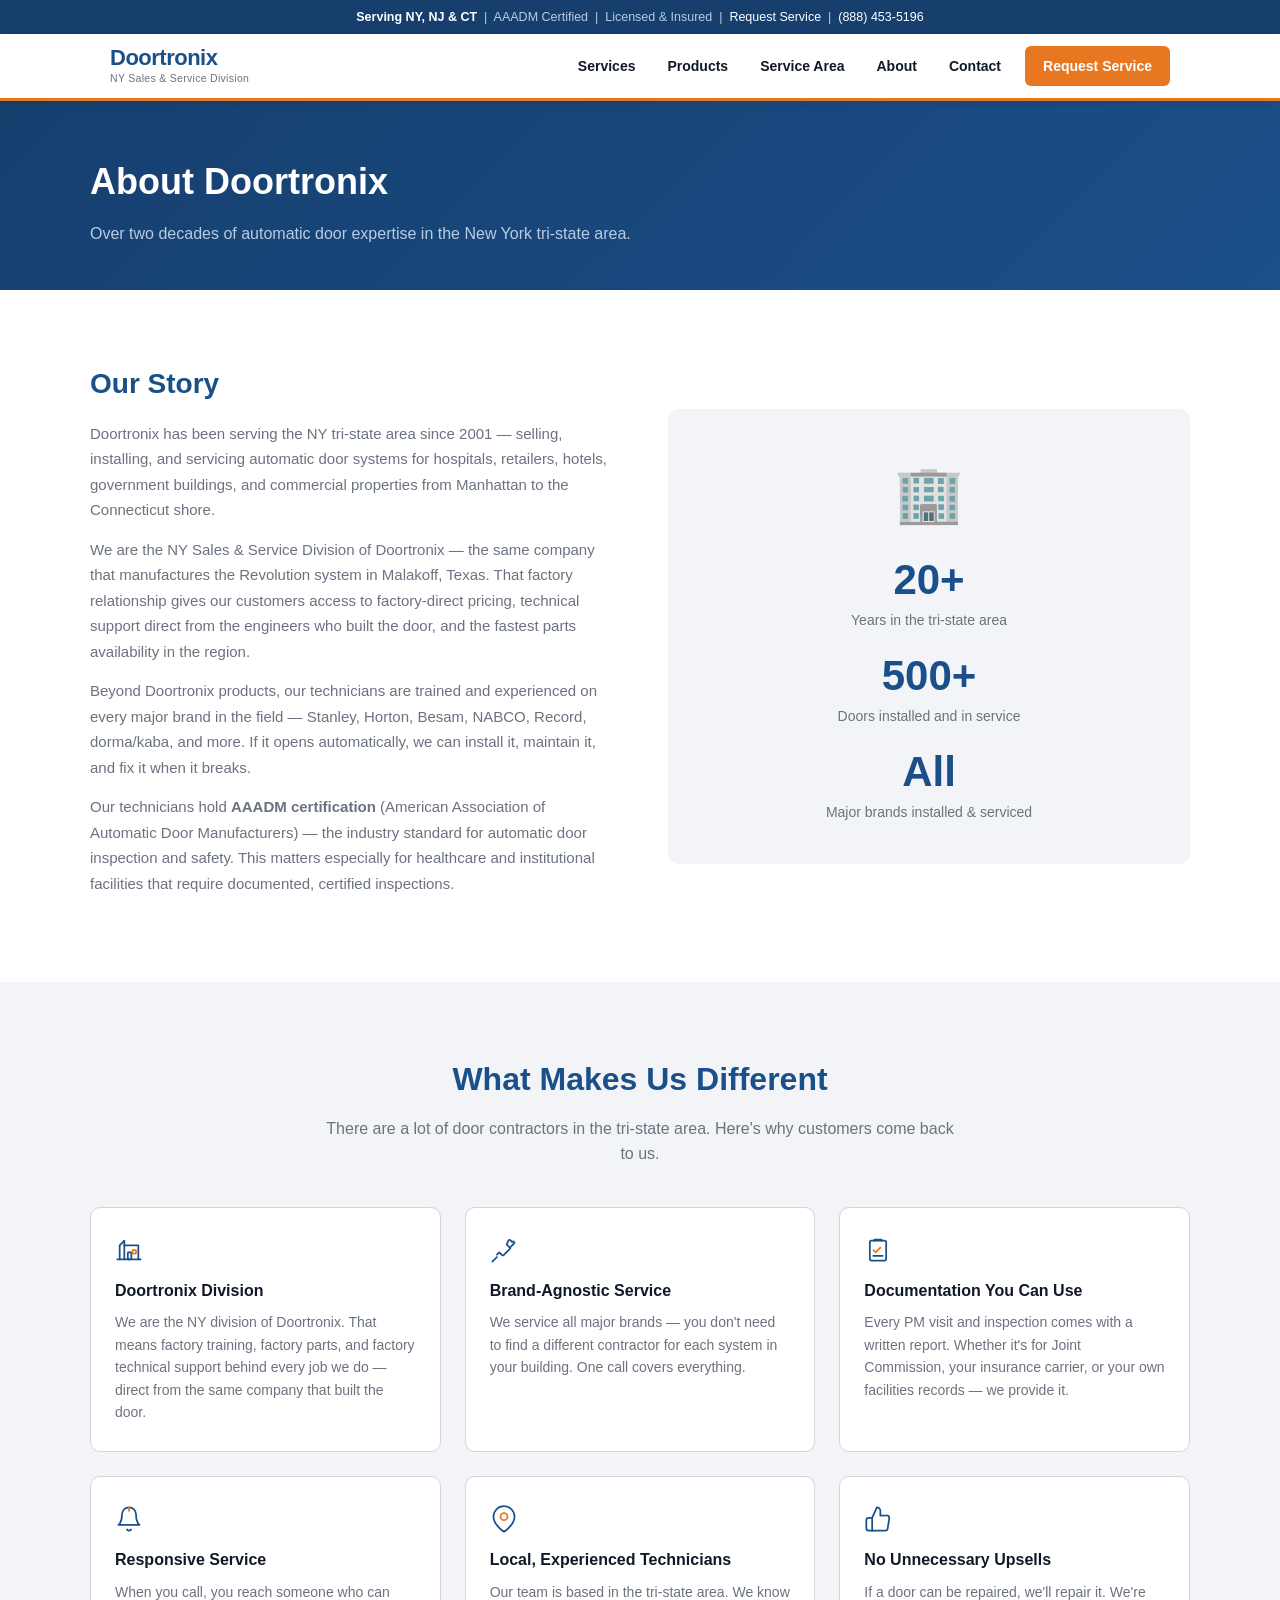
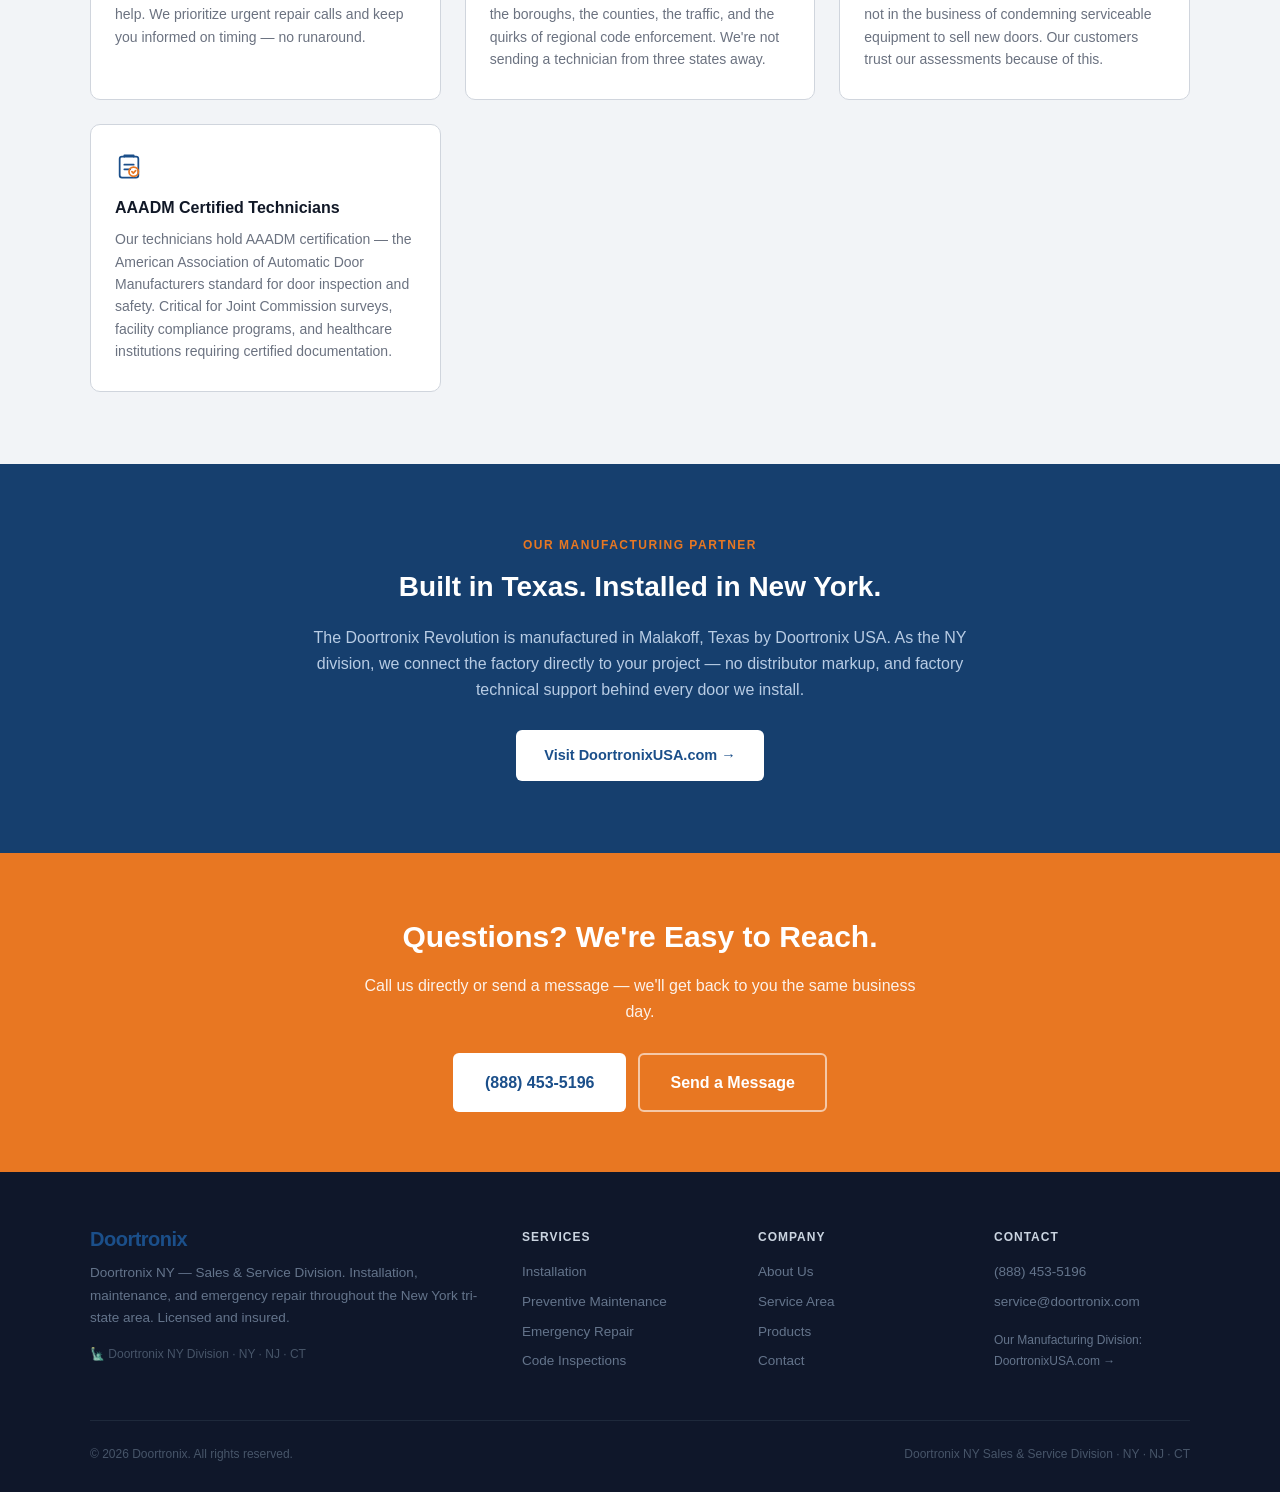
==== about.html @ 1813ea18 "Add AAADM certified credentials sitewide; security portal photo pending own photos Co-authored-by: C" ====
<!DOCTYPE html>
<html lang="en">
<head>
  <meta charset="UTF-8">
  <meta name="viewport" content="width=device-width, initial-scale=1.0">
  <title>About Doortronix — Automatic Door Company | NY Tri-State</title>
  <meta name="description" content="Doortronix NY — Sales &amp; Service Division. Serving the tri-state area since 2001. Installation, maintenance, and emergency repair. Same company as DoortronixUSA.com manufacturing.">

  <!-- Open Graph / Twitter share preview -->
  <meta property="og:type" content="website">
  <meta property="og:site_name" content="Doortronix">
  <meta property="og:url" content="https://doortronix.com/about.html">
  <meta property="og:title" content="About Doortronix — Automatic Door Company | NY Tri-State">
  <meta property="og:description" content="Doortronix has been providing automatic door sales, installation, and service in the NY tri-state area since 2001.">
  <meta property="og:image" content="https://doortronix.com/images/revolution.jpg">
  <meta property="og:image:width" content="1024">
  <meta property="og:image:height" content="585">
  <meta name="twitter:card" content="summary_large_image">
  <meta name="twitter:image" content="https://doortronix.com/images/revolution.jpg">

  <link rel="stylesheet" href="css/style.css">
</head>
<body>

<div class="topbar">
  <div class="container">
    <strong>Serving NY, NJ &amp; CT</strong> &nbsp;|&nbsp;
    AAADM Certified &nbsp;|&nbsp;
    Licensed &amp; Insured &nbsp;|&nbsp;
    <a href="contact.html">Request Service</a> &nbsp;|&nbsp;
    <a href="tel:+18884535196">(888) 453-5196</a>
  </div>
</div>

<nav class="navbar">
  <div class="nav-inner">
    <a href="index.html" class="nav-logo" style="text-decoration:none;">
      <div class="brand">Doortronix<span></span></div>
      <div class="tagline">NY Sales &amp; Service Division</div>
    </a>
    <div class="nav-toggle" aria-label="Toggle menu"><span></span><span></span><span></span></div>
    <div class="nav-links">
      <a href="services.html">Services</a>
      <a href="products.html">Products</a>
      <a href="service-area.html">Service Area</a>
      <a href="about.html">About</a>
      <a href="contact.html">Contact</a>
      <a href="contact.html" class="btn-nav-cta">Request Service</a>
    </div>
  </div>
</nav>

<div class="page-header">
  <div class="container">
    <h1>About Doortronix</h1>
    <p>Over two decades of automatic door expertise in the New York tri-state area.</p>
  </div>
</div>

<!-- Story -->
<section class="section">
  <div class="container">
    <div class="two-col img-right">
      <div class="col-text">
        <h2>Our Story</h2>
        <p>Doortronix has been serving the NY tri-state area since 2001 — selling, installing, and servicing automatic door systems for hospitals, retailers, hotels, government buildings, and commercial properties from Manhattan to the Connecticut shore.</p>
        <p>We are the NY Sales &amp; Service Division of Doortronix — the same company that manufactures the Revolution system in Malakoff, Texas. That factory relationship gives our customers access to factory-direct pricing, technical support direct from the engineers who built the door, and the fastest parts availability in the region.</p>
        <p>Beyond Doortronix products, our technicians are trained and experienced on every major brand in the field — Stanley, Horton, Besam, NABCO, Record, dorma/kaba, and more. If it opens automatically, we can install it, maintain it, and fix it when it breaks.</p>
        <p>Our technicians hold <strong>AAADM certification</strong> (American Association of Automatic Door Manufacturers) — the industry standard for automatic door inspection and safety. This matters especially for healthcare and institutional facilities that require documented, certified inspections.</p>
      </div>
      <div class="col-img" style="background:var(--lgray); border-radius:10px; padding:40px; text-align:center;">
        <div style="font-size:56px; margin-bottom:20px;">🏢</div>
        <div style="font-size:42px; font-weight:700; color:var(--blue); line-height:1; margin-bottom:8px;">20+</div>
        <div style="font-size:14px; color:var(--mgray); margin-bottom:24px;">Years in the tri-state area</div>
        <div style="font-size:42px; font-weight:700; color:var(--blue); line-height:1; margin-bottom:8px;">500+</div>
        <div style="font-size:14px; color:var(--mgray); margin-bottom:24px;">Doors installed and in service</div>
        <div style="font-size:42px; font-weight:700; color:var(--blue); line-height:1; margin-bottom:8px;">All</div>
        <div style="font-size:14px; color:var(--mgray);">Major brands installed &amp; serviced</div>
      </div>
    </div>
  </div>
</section>

<!-- What makes us different -->
<section class="section section-bg">
  <div class="container">
    <h2 class="section-title text-center">What Makes Us Different</h2>
    <p class="section-subtitle text-center">There are a lot of door contractors in the tri-state area. Here's why customers come back to us.</p>
    <div class="why-grid">
      <div class="why-card">
        <div class="why-icon"><svg xmlns="http://www.w3.org/2000/svg" viewBox="0 0 24 24" fill="none" stroke="#1B4F8A" stroke-width="1.5" stroke-linecap="round" stroke-linejoin="round" aria-hidden="true"><path d="M2 20h20"/><path d="M4 20V8l4-4v16"/><path d="M8 8h12v12"/><rect x="11" y="14" width="3" height="6" rx="0.5"/><rect x="15" y="12" width="3" height="3" rx="0.5" stroke="#E87722" stroke-width="1.5"/></svg></div>
        <h3>Doortronix Division</h3>
        <p>We are the NY division of Doortronix. That means factory training, factory parts, and factory technical support behind every job we do — direct from the same company that built the door.</p>
      </div>
      <div class="why-card">
        <div class="why-icon"><svg xmlns="http://www.w3.org/2000/svg" viewBox="0 0 24 24" fill="none" stroke="#1B4F8A" stroke-width="1.5" stroke-linecap="round" stroke-linejoin="round" aria-hidden="true"><path d="M14.7 6.3a1 1 0 0 0 0 1.4l1.6 1.6a1 1 0 0 0 1.4 0l3-3a1 1 0 0 0-1.4-1.4l-.3.3-1.6-1.6a1 1 0 0 0-1.4 0z"/><path d="M6 16l2-2 2.3 2.3a1 1 0 0 0 1.4 0l5.7-5.7"/><path d="M2 22l4-4"/></svg></div>
        <h3>Brand-Agnostic Service</h3>
        <p>We service all major brands — you don't need to find a different contractor for each system in your building. One call covers everything.</p>
      </div>
      <div class="why-card">
        <div class="why-icon"><svg xmlns="http://www.w3.org/2000/svg" viewBox="0 0 24 24" fill="none" stroke="#1B4F8A" stroke-width="1.5" stroke-linecap="round" stroke-linejoin="round" aria-hidden="true"><rect x="5" y="4" width="14" height="17" rx="1.5"/><path d="M9 4V3h6v1"/><path d="M8 12l2 2 4-4" stroke="#E87722" stroke-width="1.5"/><line x1="8" y1="17" x2="16" y2="17"/></svg></div>
        <h3>Documentation You Can Use</h3>
        <p>Every PM visit and inspection comes with a written report. Whether it's for Joint Commission, your insurance carrier, or your own facilities records — we provide it.</p>
      </div>
      <div class="why-card">
        <div class="why-icon"><svg xmlns="http://www.w3.org/2000/svg" viewBox="0 0 24 24" fill="none" stroke="#1B4F8A" stroke-width="1.5" stroke-linecap="round" stroke-linejoin="round" aria-hidden="true"><path d="M18 8A6 6 0 0 0 6 8c0 7-3 9-3 9h18s-3-2-3-9"/><path d="M13.73 21a2 2 0 0 1-3.46 0"/><line x1="12" y1="2" x2="12" y2="5" stroke="#E87722" stroke-width="1.5"/></svg></div>
        <h3>Responsive Service</h3>
        <p>When you call, you reach someone who can help. We prioritize urgent repair calls and keep you informed on timing — no runaround.</p>
      </div>
      <div class="why-card">
        <div class="why-icon"><svg xmlns="http://www.w3.org/2000/svg" viewBox="0 0 24 24" fill="none" stroke="#1B4F8A" stroke-width="1.5" stroke-linecap="round" stroke-linejoin="round" aria-hidden="true"><path d="M21 10c0 7-9 13-9 13s-9-6-9-13a9 9 0 0 1 18 0z"/><circle cx="12" cy="10" r="3" stroke="#E87722" stroke-width="1.5"/></svg></div>
        <h3>Local, Experienced Technicians</h3>
        <p>Our team is based in the tri-state area. We know the boroughs, the counties, the traffic, and the quirks of regional code enforcement. We're not sending a technician from three states away.</p>
      </div>
      <div class="why-card">
        <div class="why-icon"><svg xmlns="http://www.w3.org/2000/svg" viewBox="0 0 24 24" fill="none" stroke="#1B4F8A" stroke-width="1.5" stroke-linecap="round" stroke-linejoin="round" aria-hidden="true"><path d="M14 9V5a3 3 0 0 0-3-3l-4 9v11h11.28a2 2 0 0 0 2-1.7l1.38-9a2 2 0 0 0-2-2.3z"/><path d="M7 22H4a2 2 0 0 1-2-2v-7a2 2 0 0 1 2-2h3"/></svg></div>
        <h3>No Unnecessary Upsells</h3>
        <p>If a door can be repaired, we'll repair it. We're not in the business of condemning serviceable equipment to sell new doors. Our customers trust our assessments because of this.</p>
      </div>
      <div class="why-card">
        <div class="why-icon"><svg xmlns="http://www.w3.org/2000/svg" viewBox="0 0 24 24" fill="none" stroke="#1B4F8A" stroke-width="1.5" stroke-linecap="round" stroke-linejoin="round" aria-hidden="true"><rect x="4" y="3" width="16" height="18" rx="2"/><path d="M8 3V2h8v1"/><path d="M8 10h8"/><path d="M8 14h5"/><circle cx="16" cy="16" r="4" stroke="#E87722" stroke-width="1.5"/><path d="M14.5 16l1.2 1.2 2-2" stroke="#E87722" stroke-width="1.5"/></svg></div>
        <h3>AAADM Certified Technicians</h3>
        <p>Our technicians hold AAADM certification — the American Association of Automatic Door Manufacturers standard for door inspection and safety. Critical for Joint Commission surveys, facility compliance programs, and healthcare institutions requiring certified documentation.</p>
      </div>
    </div>
  </div>
</section>

<!-- Doortronix USA connection -->
<section class="section section-dblue">
  <div class="container">
    <div style="max-width:680px; margin:0 auto; text-align:center;">
      <p style="font-size:12px; font-weight:700; letter-spacing:1.5px; text-transform:uppercase; color:var(--orange); margin-bottom:10px;">Our Manufacturing Partner</p>
      <h2 style="font-size:clamp(20px,3vw,28px); font-weight:700; color:#fff; margin-bottom:16px;">Built in Texas. Installed in New York.</h2>
      <p style="font-size:16px; color:#B8CCE4; margin-bottom:28px;">The Doortronix Revolution is manufactured in Malakoff, Texas by Doortronix USA. As the NY division, we connect the factory directly to your project — no distributor markup, and factory technical support behind every door we install.</p>
      <a href="https://doortronixusa.com" class="btn btn-white" target="_blank" rel="noopener">Visit DoortronixUSA.com →</a>
    </div>
  </div>
</section>

<div class="cta-banner">
  <div class="container">
    <h2>Questions? We're Easy to Reach.</h2>
    <p>Call us directly or send a message — we'll get back to you the same business day.</p>
    <div style="display:flex; gap:12px; justify-content:center; flex-wrap:wrap;">
      <a href="tel:+18884535196" class="btn btn-white" style="font-size:16px; padding:15px 30px;">(888) 453-5196</a>
      <a href="contact.html" class="btn btn-outline-white" style="font-size:16px; padding:15px 30px;">Send a Message</a>
    </div>
  </div>
</div>

<footer class="footer">
  <div class="container">
    <div class="footer-grid">
      <div class="footer-brand">
        <div class="brand">Doortronix<span style="color:var(--orange)"></span></div>
        <p>Doortronix NY — Sales &amp; Service Division. Installation, maintenance, and emergency repair throughout the New York tri-state area. Licensed and insured.</p>
        <div class="made-in">🗽 Doortronix NY Division · NY · NJ · CT</div>
      </div>
      <div>
        <h4>Services</h4>
        <ul>
          <li><a href="services.html#installation">Installation</a></li>
          <li><a href="services.html#maintenance">Preventive Maintenance</a></li>
          <li><a href="services.html#emergency">Emergency Repair</a></li>
          <li><a href="services.html#inspections">Code Inspections</a></li>
        </ul>
      </div>
      <div>
        <h4>Company</h4>
        <ul>
          <li><a href="about.html">About Us</a></li>
          <li><a href="service-area.html">Service Area</a></li>
          <li><a href="products.html">Products</a></li>
          <li><a href="contact.html">Contact</a></li>
        </ul>
      </div>
      <div>
        <h4>Contact</h4>
        <ul>
          <li><a href="tel:+18884535196">(888) 453-5196</a></li>
          <li><a href="mailto:service@doortronix.com">service@doortronix.com</a></li>
        </ul>
        <div style="margin-top:16px;">
          <a href="https://doortronixusa.com" target="_blank" rel="noopener" style="color:#64748B; font-size:12px;">Our Manufacturing Division: DoortronixUSA.com →</a>
        </div>
      </div>
    </div>
    <div class="footer-bottom">
      <span>© 2026 Doortronix. All rights reserved.</span>
      <span>Doortronix NY Sales &amp; Service Division · NY · NJ · CT</span>
    </div>
  </div>
</footer>

<script src="js/main.js"></script>
</body>
</html>
---- css/style.css ----
/* ═══════════════════════════════════════════════════════════════
   Doortronix — NY Tri-State Sales & Service
   Same brand palette as doortronixusa.com, service-oriented tone
═══════════════════════════════════════════════════════════════ */

*, *::before, *::after { box-sizing: border-box; margin: 0; padding: 0; }

:root {
  --blue:    #1B4F8A;
  --dblue:   #163F6E;
  --orange:  #E87722;
  --lgray:   #F2F4F7;
  --mgray:   #6B7280;
  --border:  #D0D5DD;
  --text:    #111827;
  --radius:  6px;
}

body {
  font-family: Arial, Helvetica, sans-serif;
  font-size: 15px;
  color: var(--text);
  background: #fff;
  line-height: 1.6;
}

a { color: var(--blue); text-decoration: none; }
a:hover { text-decoration: underline; }

img { max-width: 100%; display: block; }

/* ── Topbar ─────────────────────────────────────────────────── */
.topbar {
  background: var(--dblue);
  color: #B8CCE4;
  font-size: 12.5px;
  padding: 7px 0;
  text-align: center;
}
.topbar a { color: #fff; }
.topbar strong { color: #fff; }

/* ── Navbar ─────────────────────────────────────────────────── */
.navbar {
  background: #fff;
  border-bottom: 3px solid var(--orange);
  position: sticky;
  top: 0;
  z-index: 100;
  box-shadow: 0 2px 8px rgba(0,0,0,.08);
}
.nav-inner {
  max-width: 1100px;
  margin: 0 auto;
  padding: 0 20px;
  display: flex;
  align-items: center;
  justify-content: space-between;
  height: 64px;
}
.nav-logo { text-decoration: none; }
.brand { font-size: 22px; font-weight: 700; color: var(--blue); letter-spacing: -.5px; line-height: 1.1; }
.brand span { color: var(--orange); }
.tagline { font-size: 10.5px; color: var(--mgray); letter-spacing: .3px; }
.nav-links { display: flex; align-items: center; gap: 4px; }
.nav-links a {
  padding: 8px 14px;
  font-size: 14px;
  color: var(--text);
  border-radius: var(--radius);
  font-weight: 600;
  white-space: nowrap;
}
.nav-links a:hover { background: var(--lgray); text-decoration: none; }
.btn-nav-cta {
  background: var(--orange) !important;
  color: #fff !important;
  padding: 9px 18px !important;
  border-radius: var(--radius) !important;
  font-weight: 700 !important;
  margin-left: 6px;
}
.btn-nav-cta:hover { background: #c9650f !important; }

/* Dropdown */
.nav-dropdown { position: relative; }
.nav-dropdown > a { display: flex; align-items: center; gap: 5px; }
.nav-dropdown > a::after { content: '▾'; font-size: 10px; opacity: .6; }
.dropdown-menu {
  display: none;
  position: absolute;
  top: calc(100% + 8px);
  left: 0;
  background: #fff;
  border: 1px solid var(--border);
  border-radius: var(--radius);
  box-shadow: 0 8px 24px rgba(0,0,0,.12);
  min-width: 200px;
  padding: 6px 0;
  z-index: 200;
}
.dropdown-menu a { display: block; padding: 9px 16px; font-size: 13.5px; color: var(--text); border-radius: 0; }
.dropdown-menu a:hover { background: var(--lgray); }
.nav-dropdown:hover .dropdown-menu,
.nav-dropdown:focus-within .dropdown-menu { display: block; }

/* Mobile toggle */
.nav-toggle { display: none; cursor: pointer; flex-direction: column; gap: 5px; padding: 6px; }
.nav-toggle span { display: block; width: 24px; height: 2px; background: var(--text); border-radius: 2px; transition: .2s; }

/* ── Buttons ────────────────────────────────────────────────── */
.btn {
  display: inline-block;
  padding: 12px 26px;
  border-radius: var(--radius);
  font-weight: 700;
  font-size: 14.5px;
  cursor: pointer;
  text-align: center;
  transition: background .15s, color .15s;
  border: 2px solid transparent;
}
.btn-primary  { background: var(--orange); color: #fff; }
.btn-primary:hover { background: #c9650f; text-decoration: none; }
.btn-white    { background: #fff; color: var(--blue); }
.btn-white:hover { background: #e8eef6; text-decoration: none; }
.btn-outline  { background: transparent; color: var(--blue); border-color: var(--blue); }
.btn-outline:hover { background: var(--blue); color: #fff; text-decoration: none; }
.btn-outline-white { background: transparent; color: #fff; border-color: rgba(255,255,255,.6); }
.btn-outline-white:hover { background: rgba(255,255,255,.1); text-decoration: none; }

/* ── Hero ───────────────────────────────────────────────────── */
.hero {
  background: linear-gradient(135deg, var(--dblue) 0%, var(--blue) 100%);
  color: #fff;
  padding: 80px 20px 72px;
  position: relative;
  overflow: hidden;
}
.hero::before {
  content: '';
  position: absolute;
  inset: 0;
  background: url('../images/hero-door.jpg') center/cover no-repeat;
  opacity: .18;
}
.hero-inner { max-width: 760px; margin: 0 auto; position: relative; }
.hero-eyebrow {
  font-size: 12px;
  font-weight: 700;
  letter-spacing: 1.5px;
  text-transform: uppercase;
  color: var(--orange);
  margin-bottom: 14px;
}
.hero h1 {
  font-size: clamp(28px, 4.5vw, 46px);
  font-weight: 700;
  line-height: 1.18;
  margin-bottom: 18px;
  color: #fff;
}
.hero h1 em { font-style: normal; color: var(--orange); }
.lead { font-size: 17px; color: #B8CCE4; line-height: 1.65; margin-bottom: 32px; max-width: 620px; }
.hero-ctas { display: flex; gap: 12px; flex-wrap: wrap; margin-bottom: 48px; }
.hero-trust { display: flex; gap: 28px; flex-wrap: wrap; border-top: 1px solid rgba(255,255,255,.15); padding-top: 28px; }
.trust-item { display: flex; align-items: flex-start; gap: 11px; font-size: 13px; color: #B8CCE4; }
.trust-item .icon { font-size: 22px; line-height: 1; flex-shrink: 0; margin-top: 1px; display:flex; align-items:center; }
.trust-item strong { display: block; color: #fff; font-size: 13.5px; margin-bottom: 2px; }

/* ── Sections ───────────────────────────────────────────────── */
.section { padding: 72px 20px; }
.section-bg { background: var(--lgray); }
.section-dblue { background: var(--dblue); }
.container { max-width: 1100px; margin: 0 auto; }
.section-title { font-size: clamp(22px, 3vw, 32px); font-weight: 700; color: var(--blue); margin-bottom: 10px; }
.section-title.white { color: #fff; }
.section-subtitle { font-size: 16px; color: var(--mgray); margin-bottom: 40px; max-width: 640px; }
.section-subtitle.white { color: #B8CCE4; }
.text-center { text-align: center; }
.text-center .section-subtitle,
.section-subtitle.text-center { margin-left: auto; margin-right: auto; text-align: center; }
.section-title.text-center { text-align: center; }

/* ── Service cards grid ─────────────────────────────────────── */
.service-grid {
  display: grid;
  grid-template-columns: repeat(auto-fit, minmax(260px, 1fr));
  gap: 24px;
  margin-top: 8px;
}
.service-card {
  background: #fff;
  border: 1px solid var(--border);
  border-radius: 10px;
  padding: 28px 24px;
  transition: box-shadow .2s, border-color .2s;
}
.service-card:hover { box-shadow: 0 6px 20px rgba(27,79,138,.1); border-color: var(--blue); }
.service-icon { margin-bottom: 14px; line-height: 1; }
.service-icon svg { width: 28px; height: 28px; display: block; }
.service-card h3 { font-size: 16.5px; color: var(--blue); margin-bottom: 8px; font-weight: 700; }
.service-card p { font-size: 14px; color: var(--mgray); line-height: 1.6; }
.service-card .learn-more { display: inline-block; margin-top: 14px; font-size: 13px; font-weight: 700; color: var(--orange); }
.service-card .learn-more:hover { text-decoration: underline; }

/* ── Why grid (feature cards) ───────────────────────────────── */
.why-grid {
  display: grid;
  grid-template-columns: repeat(auto-fit, minmax(280px, 1fr));
  gap: 24px;
  margin-top: 40px;
}
.why-card {
  background: #fff;
  border: 1px solid var(--border);
  border-radius: 10px;
  padding: 28px 24px;
}
.why-card h3 { font-size: 16px; font-weight: 700; color: var(--text); margin-bottom: 8px; }
.why-card p { font-size: 14px; color: var(--mgray); line-height: 1.6; }
.why-icon { margin-bottom: 14px; line-height: 1; }
.why-icon svg { width: 28px; height: 28px; display: block; }
.highlight { background: #FEF3E2; color: #92400E; padding: 1px 4px; border-radius: 3px; }

/* ── Stats bar ──────────────────────────────────────────────── */
.stats-bar {
  background: var(--blue);
  display: flex;
  justify-content: center;
  flex-wrap: wrap;
  gap: 0;
}
.stat-item {
  padding: 26px 36px;
  text-align: center;
  border-right: 1px solid rgba(255,255,255,.15);
  flex: 1;
  min-width: 160px;
}
.stat-item:last-child { border-right: none; }
.stat-num { font-size: 34px; font-weight: 700; color: #fff; line-height: 1.1; }
.stat-label { font-size: 12px; color: #B8CCE4; margin-top: 4px; max-width: 120px; margin-inline: auto; }

/* ── Two-column layout ──────────────────────────────────────── */
.two-col {
  display: grid;
  grid-template-columns: 1fr 1fr;
  gap: 56px;
  align-items: center;
}
.two-col.img-right .col-img { order: 2; }
.two-col.img-left  .col-img { order: -1; }
.col-text h2 { font-size: clamp(20px, 2.5vw, 28px); font-weight: 700; color: var(--blue); margin-bottom: 14px; }
.col-text p { color: var(--mgray); line-height: 1.7; margin-bottom: 14px; font-size: 15px; }
.col-img img { border-radius: 10px; box-shadow: 0 6px 28px rgba(0,0,0,.12); width: 100%; }
.check-list { list-style: none; padding: 0; margin: 16px 0; }
.check-list li { padding: 5px 0 5px 26px; position: relative; font-size: 14.5px; color: var(--text); }
.check-list li::before { content: '✓'; position: absolute; left: 0; color: var(--orange); font-weight: 700; }

/* ── Service area list ──────────────────────────────────────── */
.area-grid {
  display: grid;
  grid-template-columns: repeat(auto-fit, minmax(220px, 1fr));
  gap: 20px;
  margin-top: 32px;
}
.area-card {
  background: #fff;
  border: 1px solid var(--border);
  border-left: 4px solid var(--orange);
  border-radius: var(--radius);
  padding: 18px 20px;
}
.area-card h4 { font-size: 15px; font-weight: 700; color: var(--blue); margin-bottom: 6px; }
.area-card p { font-size: 13px; color: var(--mgray); line-height: 1.5; }

/* ── Badges ─────────────────────────────────────────────────── */
.badge {
  display: inline-block;
  padding: 3px 10px;
  border-radius: 20px;
  font-size: 12px;
  font-weight: 700;
  margin: 2px 2px 2px 0;
}
.badge-green { background: #DCFCE7; color: #166534; }
.badge-blue  { background: #DBEAFE; color: #1e40af; }
.badge-orange{ background: #FEF3E2; color: #92400E; }

/* ── CTA banner ─────────────────────────────────────────────── */
.cta-banner {
  background: var(--orange);
  padding: 60px 20px;
  text-align: center;
  color: #fff;
}
.cta-banner h2 { font-size: clamp(22px, 3vw, 30px); font-weight: 700; margin-bottom: 12px; }
.cta-banner p { font-size: 16px; opacity: .9; margin-bottom: 28px; max-width: 560px; margin-inline: auto; margin-bottom: 28px; }

/* ── Emergency callout ──────────────────────────────────────── */
.emergency-bar {
  background: #7F1D1D;
  color: #fff;
  text-align: center;
  padding: 14px 20px;
  font-size: 15px;
  font-weight: 600;
}
.emergency-bar a { color: #FCA5A5; font-weight: 700; }

/* ── Form ───────────────────────────────────────────────────── */
.form-card {
  background: #fff;
  border: 1px solid var(--border);
  border-radius: 10px;
  padding: 36px 32px;
  max-width: 640px;
}
.form-row { display: grid; grid-template-columns: 1fr 1fr; gap: 16px; }
.form-group { margin-bottom: 18px; }
.form-group label { display: block; font-size: 13px; font-weight: 700; color: var(--text); margin-bottom: 6px; }
.form-group input,
.form-group select,
.form-group textarea {
  width: 100%;
  padding: 10px 12px;
  border: 1px solid var(--border);
  border-radius: var(--radius);
  font-size: 14px;
  font-family: inherit;
  color: var(--text);
  background: #fff;
  transition: border-color .15s;
}
.form-group input:focus,
.form-group select:focus,
.form-group textarea:focus { outline: none; border-color: var(--blue); box-shadow: 0 0 0 3px rgba(27,79,138,.12); }
.form-group textarea { resize: vertical; min-height: 100px; }
.required { color: var(--orange); }

/* ── Footer ─────────────────────────────────────────────────── */
.footer {
  background: #0F172A;
  color: #94A3B8;
  padding: 56px 20px 28px;
  font-size: 13.5px;
}
.footer-grid {
  max-width: 1100px;
  margin: 0 auto;
  display: grid;
  grid-template-columns: 2fr 1fr 1fr 1fr;
  gap: 40px;
  margin-bottom: 40px;
}
.footer-brand .brand { font-size: 20px; margin-bottom: 12px; }
.footer-brand p { line-height: 1.65; color: #64748B; }
.made-in { margin-top: 16px; font-size: 12px; color: #475569; }
.footer h4 { color: #CBD5E1; font-size: 12px; font-weight: 700; letter-spacing: 1px; text-transform: uppercase; margin-bottom: 14px; }
.footer ul { list-style: none; }
.footer ul li { margin-bottom: 8px; }
.footer ul a { color: #64748B; transition: color .15s; }
.footer ul a:hover { color: #fff; text-decoration: none; }
.footer-bottom {
  max-width: 1100px;
  margin: 0 auto;
  padding-top: 24px;
  border-top: 1px solid #1E293B;
  display: flex;
  justify-content: space-between;
  flex-wrap: wrap;
  gap: 8px;
  font-size: 12px;
  color: #475569;
}

/* ── Page header (inner pages) ──────────────────────────────── */
.page-header {
  background: linear-gradient(135deg, var(--dblue) 0%, var(--blue) 100%);
  padding: 52px 20px 44px;
  color: #fff;
}
.page-header .container h1 { font-size: clamp(24px, 3.5vw, 36px); font-weight: 700; margin-bottom: 10px; }
.page-header .container p { font-size: 16px; color: #B8CCE4; max-width: 560px; }

/* ── Responsive ─────────────────────────────────────────────── */
@media (max-width: 900px) {
  .two-col { grid-template-columns: 1fr; gap: 32px; }
  .two-col.img-right .col-img,
  .two-col.img-left  .col-img { order: 0; }
  .footer-grid { grid-template-columns: 1fr 1fr; }
}

@media (max-width: 680px) {
  .nav-links { display: none; flex-direction: column; position: absolute; top: 64px; left: 0; right: 0; background: #fff; border-bottom: 2px solid var(--border); padding: 12px 16px; gap: 4px; }
  .nav-links.open { display: flex; }
  .nav-toggle { display: flex; }
  .dropdown-menu { position: static; box-shadow: none; border: none; padding: 0 0 0 16px; display: block !important; }
  .nav-dropdown > a::after { display: none; }
  .stats-bar { flex-direction: column; }
  .stat-item { border-right: none; border-bottom: 1px solid rgba(255,255,255,.15); }
  .form-row { grid-template-columns: 1fr; }
  .footer-grid { grid-template-columns: 1fr; gap: 28px; }
  .hero-trust { gap: 18px; }
}
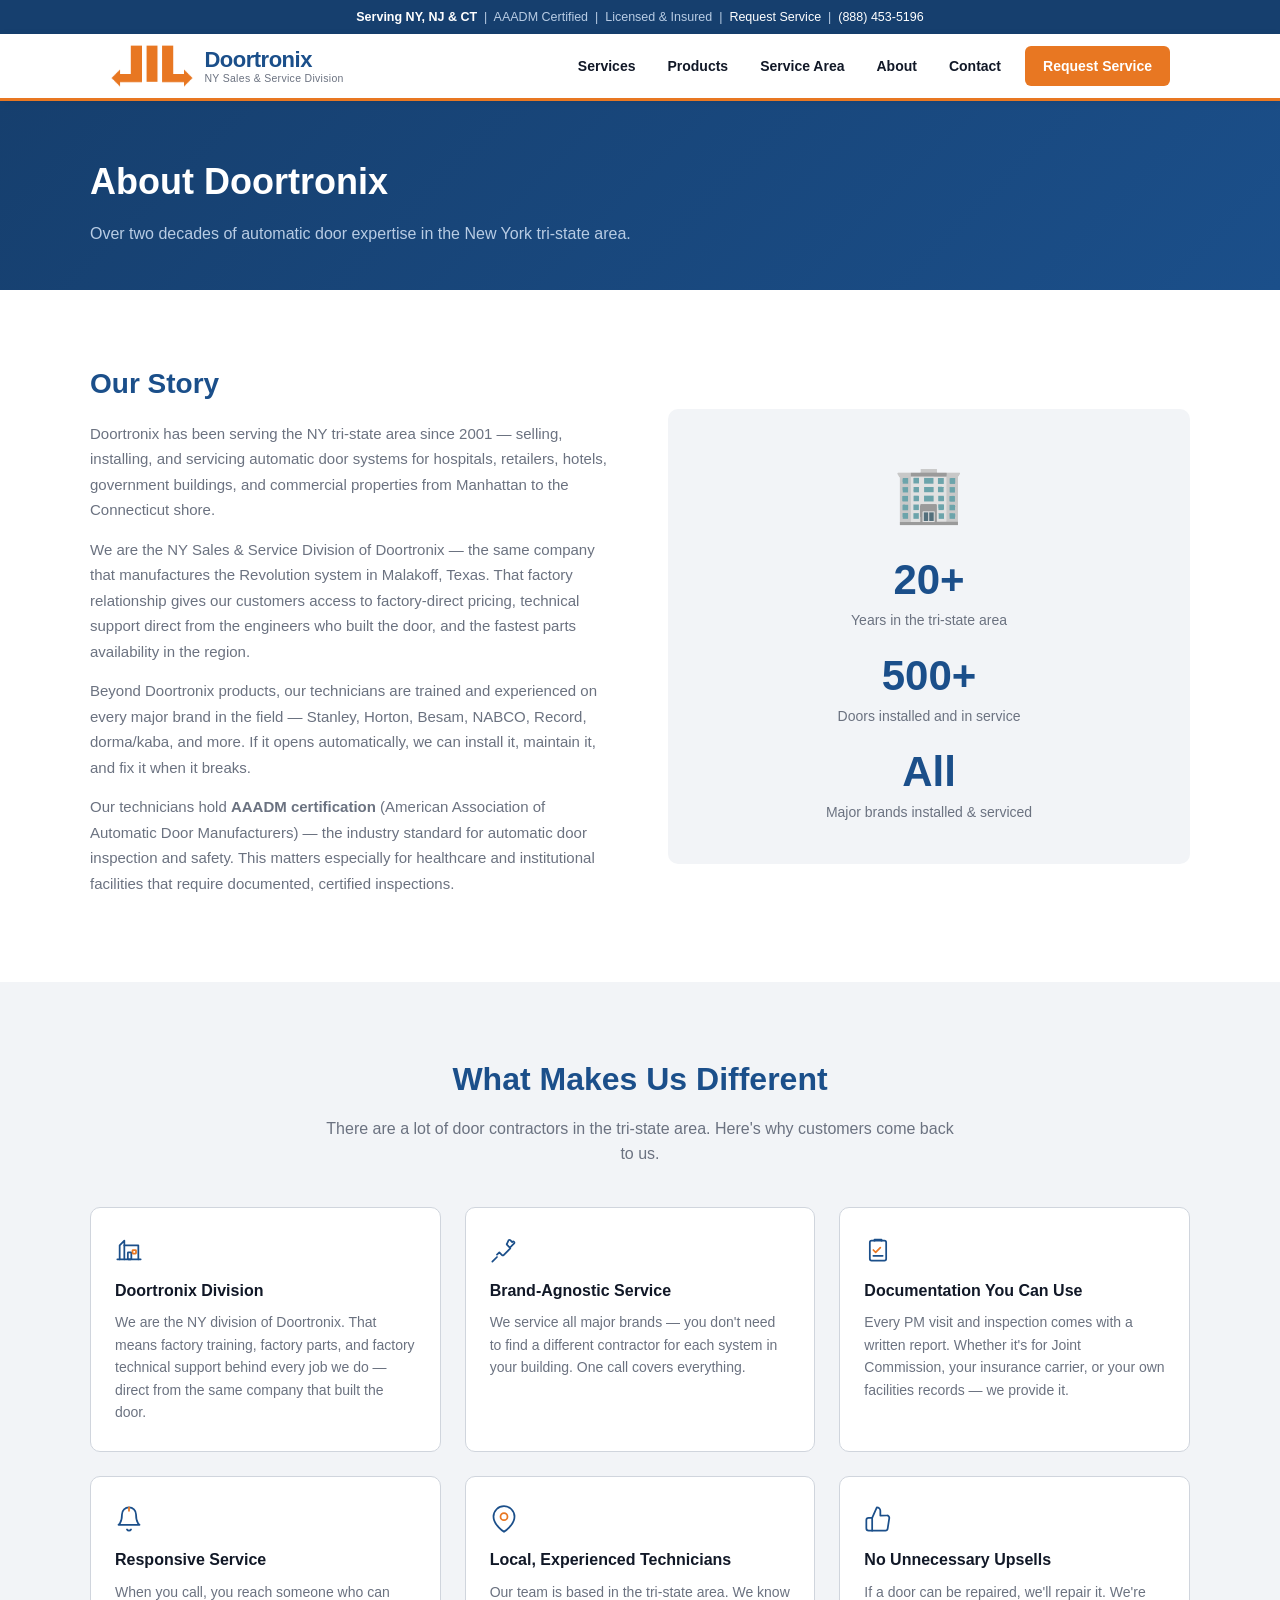
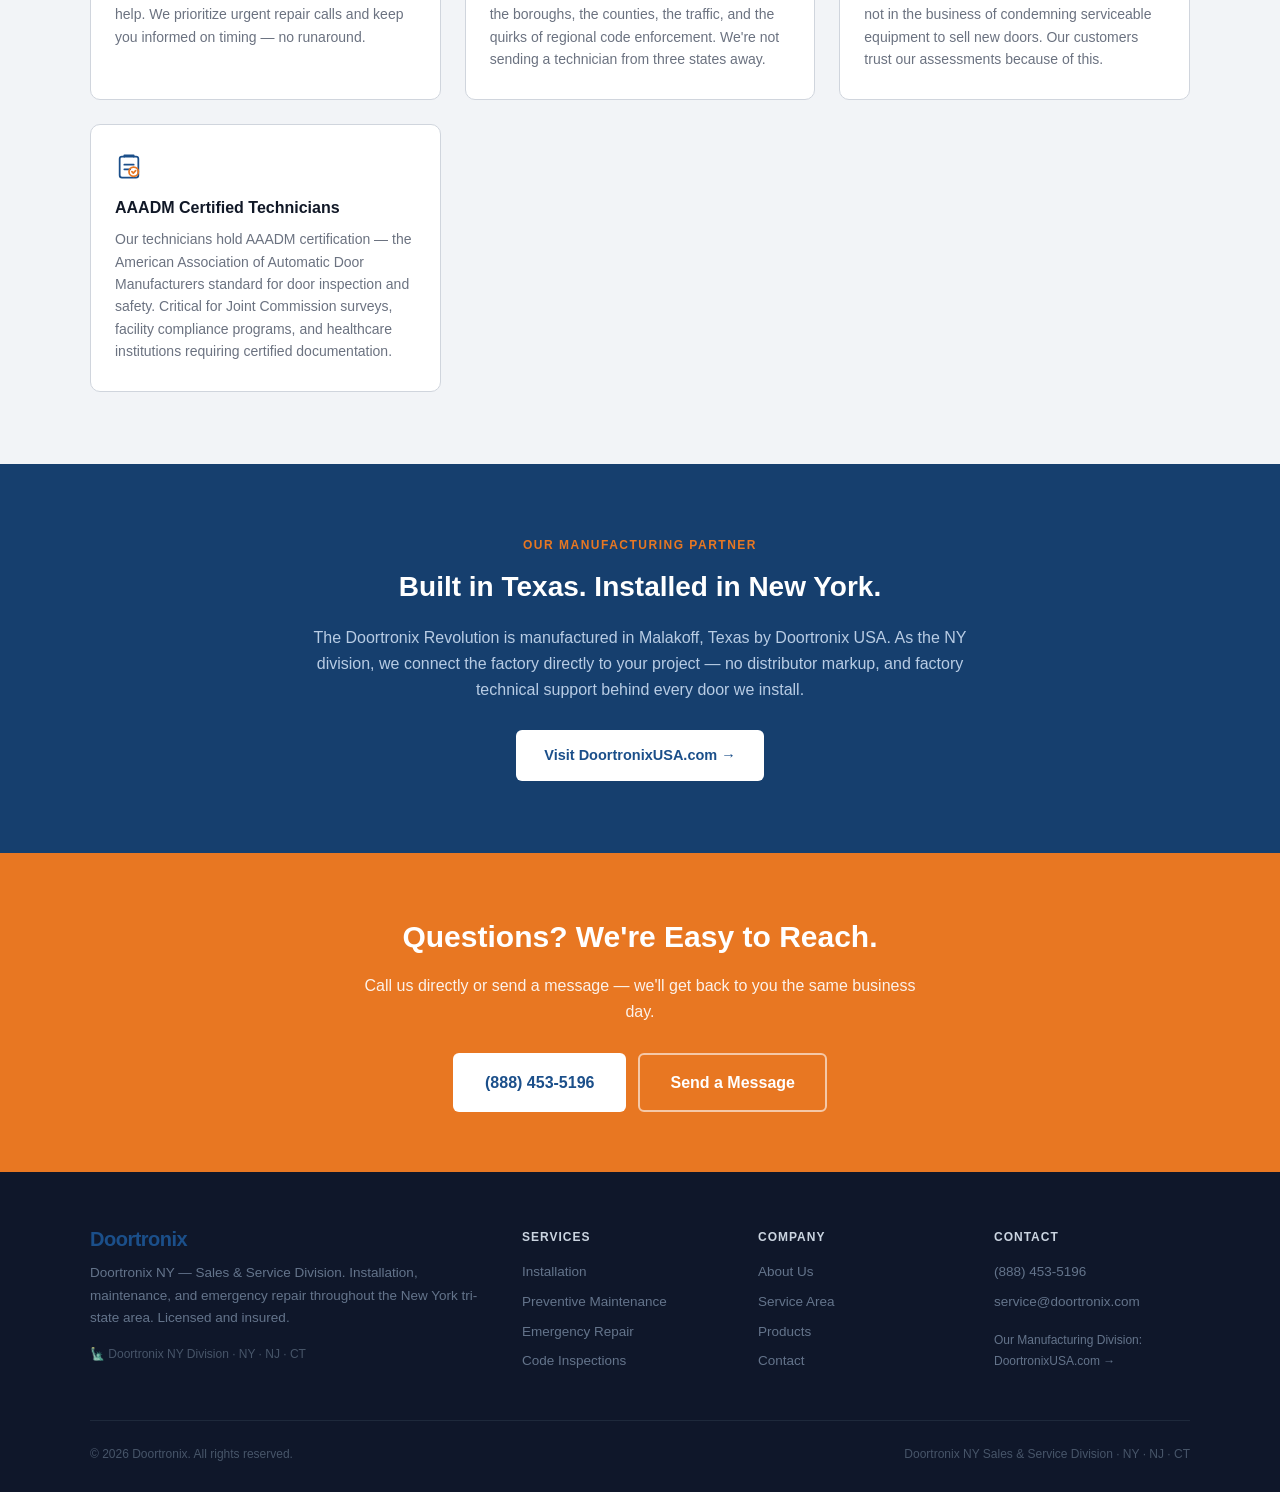
==== commit 6b8bc5bc: "Add orange logo mark to header and align brand colors sitewide. Use shapes-only mark beside Doortron" ====
--- a/about.html
+++ b/about.html
@@ -35,8 +35,11 @@
 <nav class="navbar">
   <div class="nav-inner">
     <a href="index.html" class="nav-logo" style="text-decoration:none;">
-      <div class="brand">Doortronix<span></span></div>
-      <div class="tagline">NY Sales &amp; Service Division</div>
+      <img src="images/logo-mark.png" alt="" class="nav-logo-mark" width="215" height="112">
+      <div>
+        <div class="brand">Doortronix</div>
+        <div class="tagline">NY Sales &amp; Service Division</div>
+      </div>
     </a>
     <div class="nav-toggle" aria-label="Toggle menu"><span></span><span></span><span></span></div>
     <div class="nav-links">
--- a/css/style.css
+++ b/css/style.css
@@ -58,7 +58,8 @@
   justify-content: space-between;
   height: 64px;
 }
-.nav-logo { text-decoration: none; }
+.nav-logo { text-decoration: none; display: flex; align-items: center; gap: 10px; line-height: 1.15; }
+.nav-logo-mark { height: 44px; width: auto; display: block; flex-shrink: 0; }
 .brand { font-size: 22px; font-weight: 700; color: var(--blue); letter-spacing: -.5px; line-height: 1.1; }
 .brand span { color: var(--orange); }
 .tagline { font-size: 10.5px; color: var(--mgray); letter-spacing: .3px; }
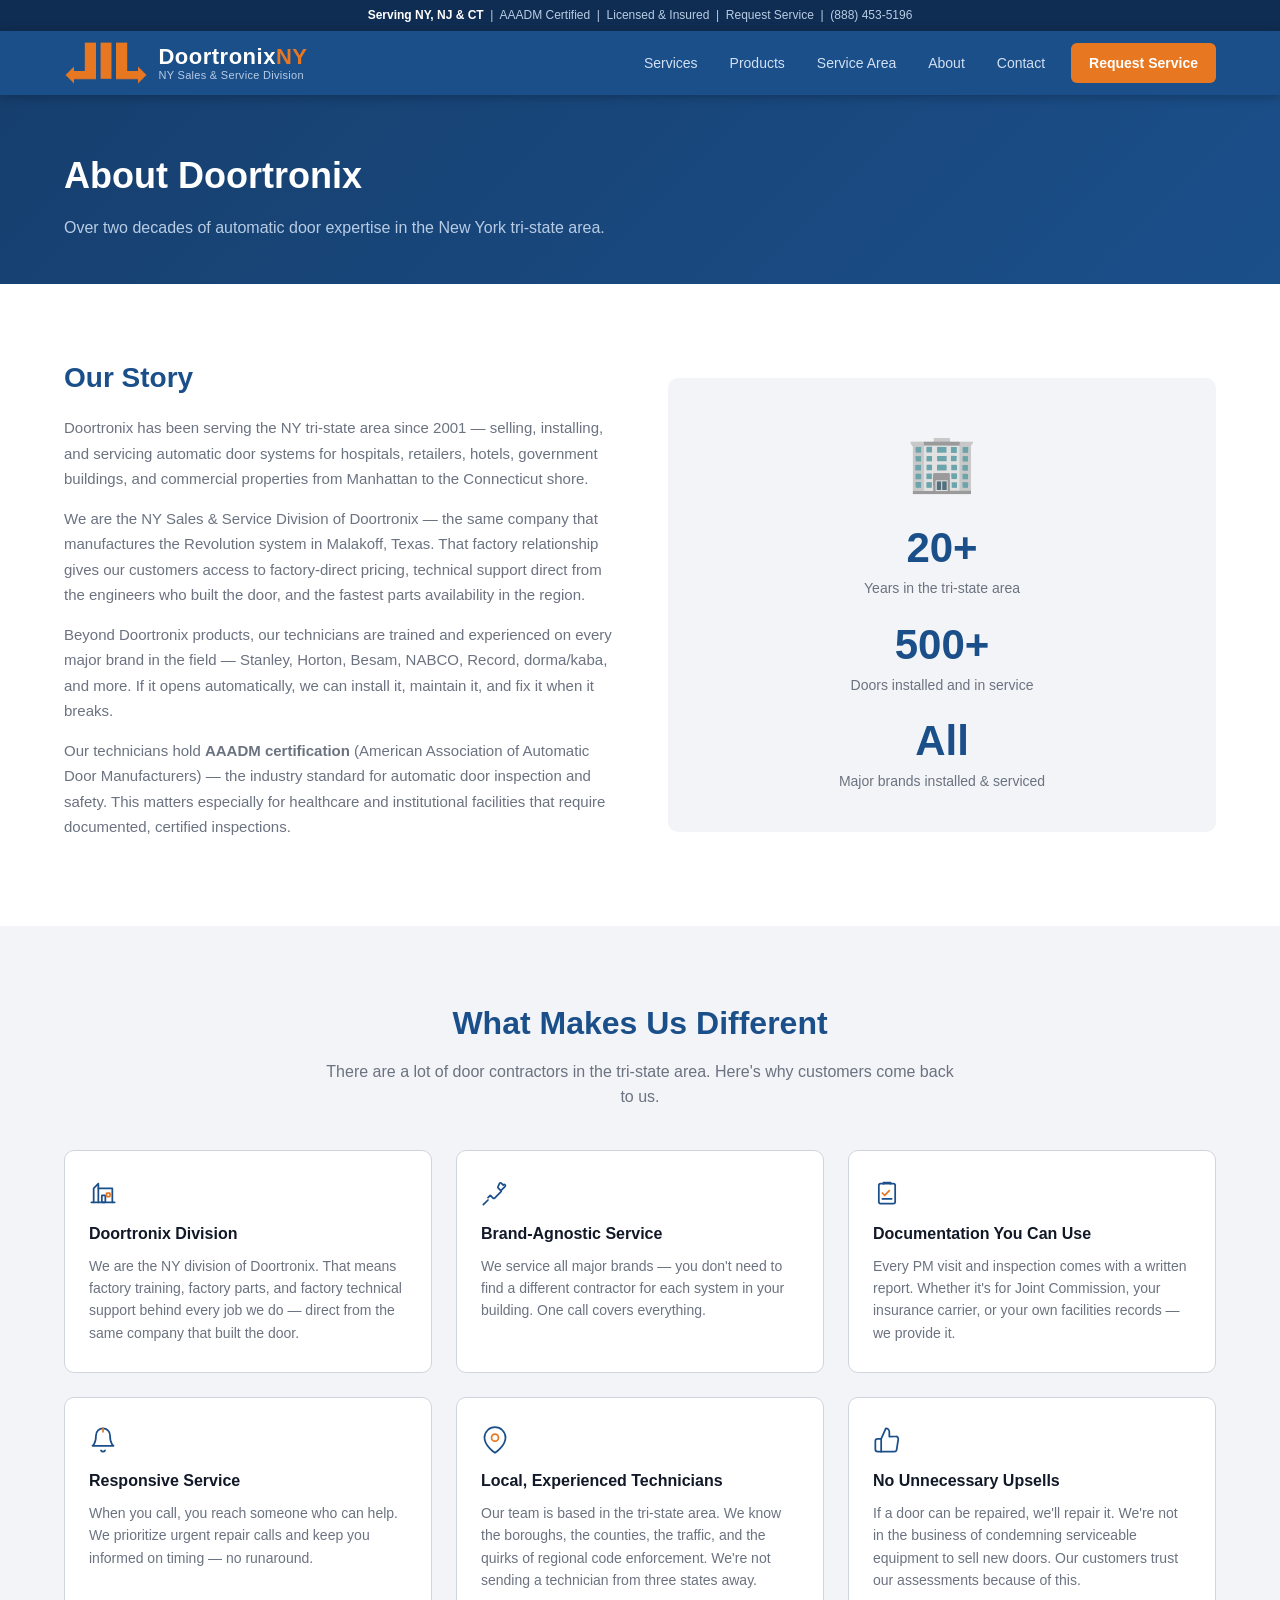
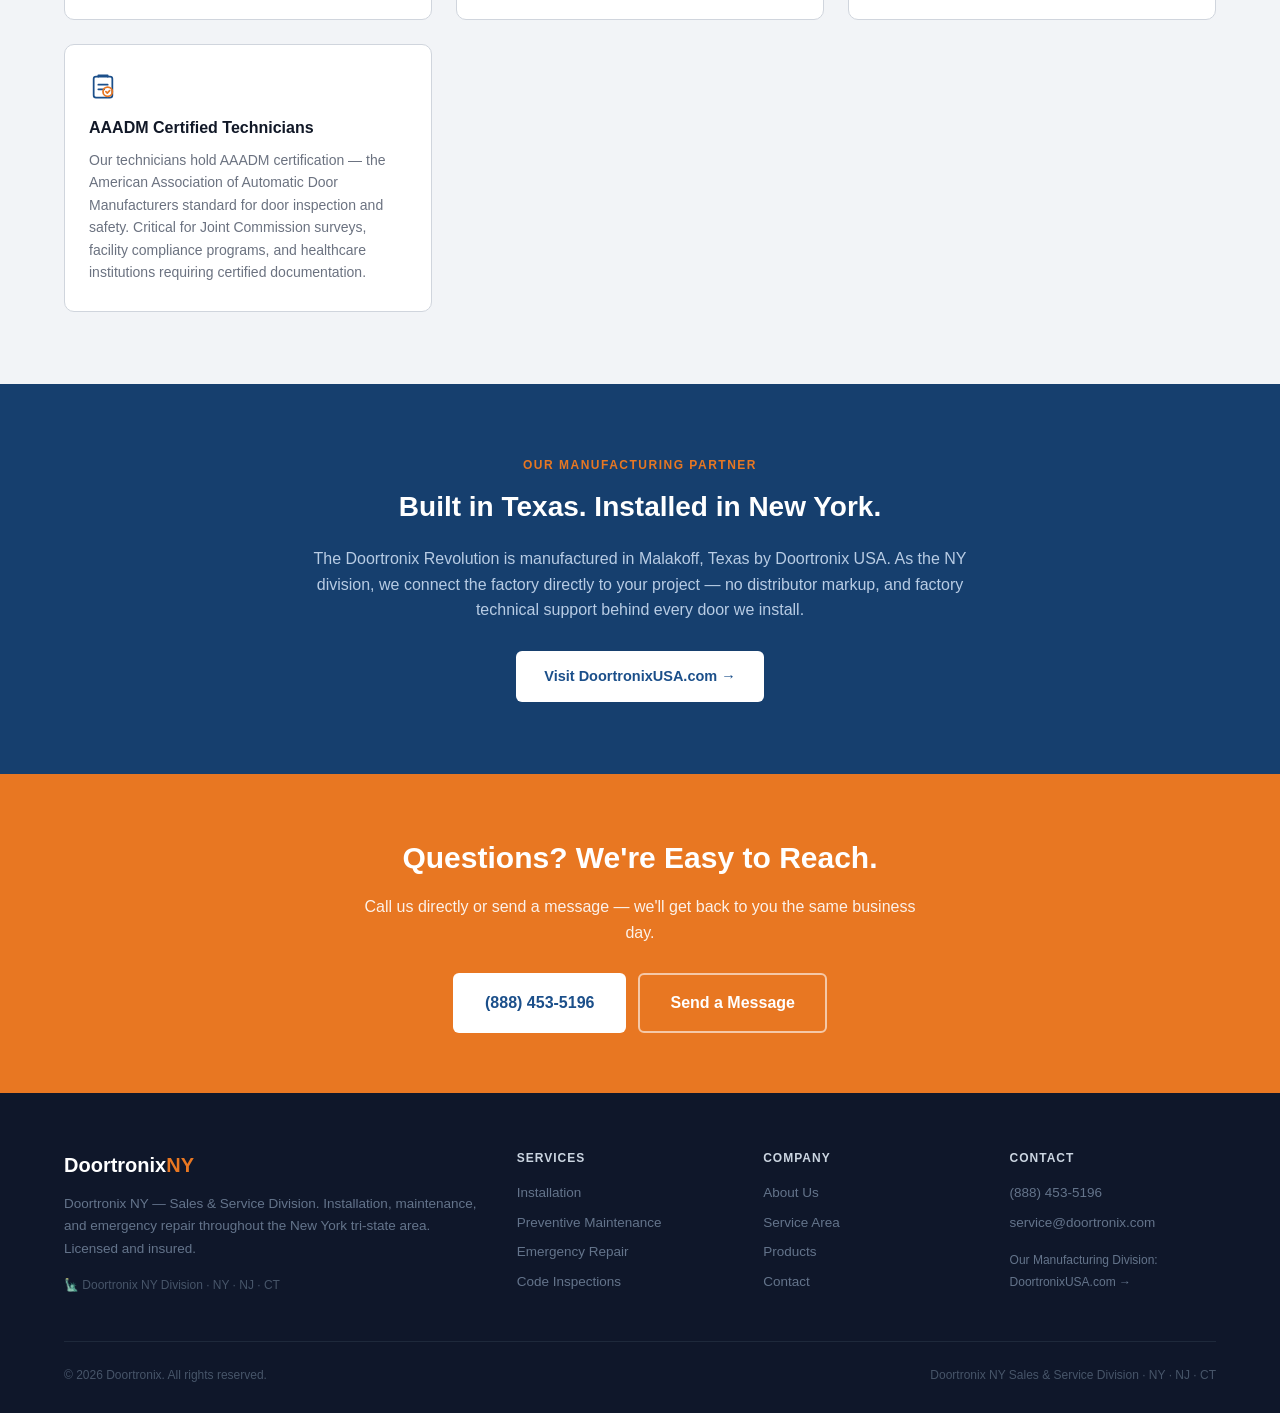
==== commit e478deda: "Add orange NY to Doortronix wordmark in nav and footer Co-authored-by: Cursor <cursoragent@cursor.co" ====
--- a/about.html
+++ b/about.html
@@ -37,7 +37,7 @@
     <a href="index.html" class="nav-logo" style="text-decoration:none;">
       <img src="images/logo-mark.png" alt="" class="nav-logo-mark" width="215" height="112">
       <div>
-        <div class="brand">Doortronix</div>
+        <div class="brand">Doortronix<span>NY</span></div>
         <div class="tagline">NY Sales &amp; Service Division</div>
       </div>
     </a>
@@ -156,7 +156,7 @@
   <div class="container">
     <div class="footer-grid">
       <div class="footer-brand">
-        <div class="brand">Doortronix<span style="color:var(--orange)"></span></div>
+        <div class="brand">Doortronix<span>NY</span></div>
         <p>Doortronix NY — Sales &amp; Service Division. Installation, maintenance, and emergency repair throughout the New York tri-state area. Licensed and insured.</p>
         <div class="made-in">🗽 Doortronix NY Division · NY · NJ · CT</div>
       </div>
--- a/css/style.css
+++ b/css/style.css
@@ -8,12 +8,15 @@
 :root {
   --blue:    #1B4F8A;
   --dblue:   #163F6E;
+  --xblue:   #0F2D52;
   --orange:  #E87722;
+  --dorange: #C5621A;
   --lgray:   #F2F4F7;
   --mgray:   #6B7280;
   --border:  #D0D5DD;
   --text:    #111827;
   --radius:  6px;
+  --max-w:   1200px;
 }
 
 body {
@@ -31,57 +34,84 @@
 
 /* ── Topbar ─────────────────────────────────────────────────── */
 .topbar {
-  background: var(--dblue);
+  background: var(--xblue);
   color: #B8CCE4;
-  font-size: 12.5px;
-  padding: 7px 0;
+  font-size: 12px;
+  padding: 6px 0;
   text-align: center;
 }
-.topbar a { color: #fff; }
+.topbar a { color: #B8CCE4; }
+.topbar a:hover { color: #fff; }
 .topbar strong { color: #fff; }
 
 /* ── Navbar ─────────────────────────────────────────────────── */
 .navbar {
-  background: #fff;
-  border-bottom: 3px solid var(--orange);
+  background: var(--blue);
   position: sticky;
   top: 0;
-  z-index: 100;
-  box-shadow: 0 2px 8px rgba(0,0,0,.08);
+  z-index: 200;
+  box-shadow: 0 2px 10px rgba(0,0,0,.25);
 }
 .nav-inner {
-  max-width: 1100px;
+  max-width: var(--max-w);
   margin: 0 auto;
-  padding: 0 20px;
+  padding: 0 24px;
   display: flex;
   align-items: center;
   justify-content: space-between;
   height: 64px;
-}
-.nav-logo { text-decoration: none; display: flex; align-items: center; gap: 10px; line-height: 1.15; }
+  width: 100%;
+}
+.nav-logo {
+  text-decoration: none;
+  display: flex;
+  align-items: center;
+  gap: 10px;
+  line-height: 1.1;
+  flex-shrink: 0;
+}
 .nav-logo-mark { height: 44px; width: auto; display: block; flex-shrink: 0; }
-.brand { font-size: 22px; font-weight: 700; color: var(--blue); letter-spacing: -.5px; line-height: 1.1; }
-.brand span { color: var(--orange); }
-.tagline { font-size: 10.5px; color: var(--mgray); letter-spacing: .3px; }
-.nav-links { display: flex; align-items: center; gap: 4px; }
+.nav-logo .brand {
+  font-size: 22px;
+  font-weight: 700;
+  color: #fff;
+  letter-spacing: .5px;
+  line-height: 1.1;
+}
+.nav-logo .brand span { color: var(--orange); }
+.nav-logo .tagline { font-size: 11px; color: #B8CCE4; letter-spacing: .3px; }
+.nav-links {
+  display: flex;
+  align-items: center;
+  gap: 4px;
+  flex-shrink: 0;
+}
 .nav-links a {
   padding: 8px 14px;
   font-size: 14px;
-  color: var(--text);
-  border-radius: var(--radius);
-  font-weight: 600;
+  color: #D1E0F2;
+  border-radius: 4px;
+  font-weight: 500;
   white-space: nowrap;
-}
-.nav-links a:hover { background: var(--lgray); text-decoration: none; }
-.btn-nav-cta {
+  transition: background .15s, color .15s;
+}
+.nav-links a:hover {
+  background: rgba(255,255,255,.12);
+  color: #fff;
+  text-decoration: none;
+}
+.nav-links .btn-nav-cta {
   background: var(--orange) !important;
   color: #fff !important;
   padding: 9px 18px !important;
   border-radius: var(--radius) !important;
   font-weight: 700 !important;
-  margin-left: 6px;
-}
-.btn-nav-cta:hover { background: #c9650f !important; }
+  margin-left: 8px;
+}
+.nav-links .btn-nav-cta:hover {
+  background: var(--dorange) !important;
+  text-decoration: none;
+}
 
 /* Dropdown */
 .nav-dropdown { position: relative; }
@@ -107,7 +137,7 @@
 
 /* Mobile toggle */
 .nav-toggle { display: none; cursor: pointer; flex-direction: column; gap: 5px; padding: 6px; }
-.nav-toggle span { display: block; width: 24px; height: 2px; background: var(--text); border-radius: 2px; transition: .2s; }
+.nav-toggle span { display: block; width: 24px; height: 2px; background: #fff; border-radius: 2px; transition: .2s; }
 
 /* ── Buttons ────────────────────────────────────────────────── */
 .btn {
@@ -173,7 +203,7 @@
 .section { padding: 72px 20px; }
 .section-bg { background: var(--lgray); }
 .section-dblue { background: var(--dblue); }
-.container { max-width: 1100px; margin: 0 auto; }
+.container { max-width: var(--max-w); margin: 0 auto; padding: 0 24px; }
 .section-title { font-size: clamp(22px, 3vw, 32px); font-weight: 700; color: var(--blue); margin-bottom: 10px; }
 .section-title.white { color: #fff; }
 .section-subtitle { font-size: 16px; color: var(--mgray); margin-bottom: 40px; max-width: 640px; }
@@ -348,14 +378,15 @@
   font-size: 13.5px;
 }
 .footer-grid {
-  max-width: 1100px;
+  max-width: var(--max-w);
   margin: 0 auto;
   display: grid;
   grid-template-columns: 2fr 1fr 1fr 1fr;
   gap: 40px;
   margin-bottom: 40px;
 }
-.footer-brand .brand { font-size: 20px; margin-bottom: 12px; }
+.footer-brand .brand { font-size: 20px; font-weight: 700; color: #fff; margin-bottom: 12px; }
+.footer-brand .brand span { color: var(--orange); }
 .footer-brand p { line-height: 1.65; color: #64748B; }
 .made-in { margin-top: 16px; font-size: 12px; color: #475569; }
 .footer h4 { color: #CBD5E1; font-size: 12px; font-weight: 700; letter-spacing: 1px; text-transform: uppercase; margin-bottom: 14px; }
@@ -364,7 +395,7 @@
 .footer ul a { color: #64748B; transition: color .15s; }
 .footer ul a:hover { color: #fff; text-decoration: none; }
 .footer-bottom {
-  max-width: 1100px;
+  max-width: var(--max-w);
   margin: 0 auto;
   padding-top: 24px;
   border-top: 1px solid #1E293B;
@@ -393,10 +424,28 @@
   .footer-grid { grid-template-columns: 1fr 1fr; }
 }
 
-@media (max-width: 680px) {
-  .nav-links { display: none; flex-direction: column; position: absolute; top: 64px; left: 0; right: 0; background: #fff; border-bottom: 2px solid var(--border); padding: 12px 16px; gap: 4px; }
+@media (max-width: 768px) {
+  .nav-links {
+    display: none;
+    flex-direction: column;
+    position: absolute;
+    top: 64px;
+    left: 0;
+    right: 0;
+    background: var(--blue);
+    padding: 12px 16px;
+    gap: 4px;
+    box-shadow: 0 6px 16px rgba(0,0,0,.2);
+  }
   .nav-links.open { display: flex; }
+  .nav-links a {
+    padding: 12px 8px;
+    border-bottom: 1px solid rgba(255,255,255,.08);
+    width: 100%;
+  }
+  .nav-links .btn-nav-cta { margin-left: 0 !important; margin-top: 4px; text-align: center; }
   .nav-toggle { display: flex; }
+  .navbar { position: relative; }
   .dropdown-menu { position: static; box-shadow: none; border: none; padding: 0 0 0 16px; display: block !important; }
   .nav-dropdown > a::after { display: none; }
   .stats-bar { flex-direction: column; }
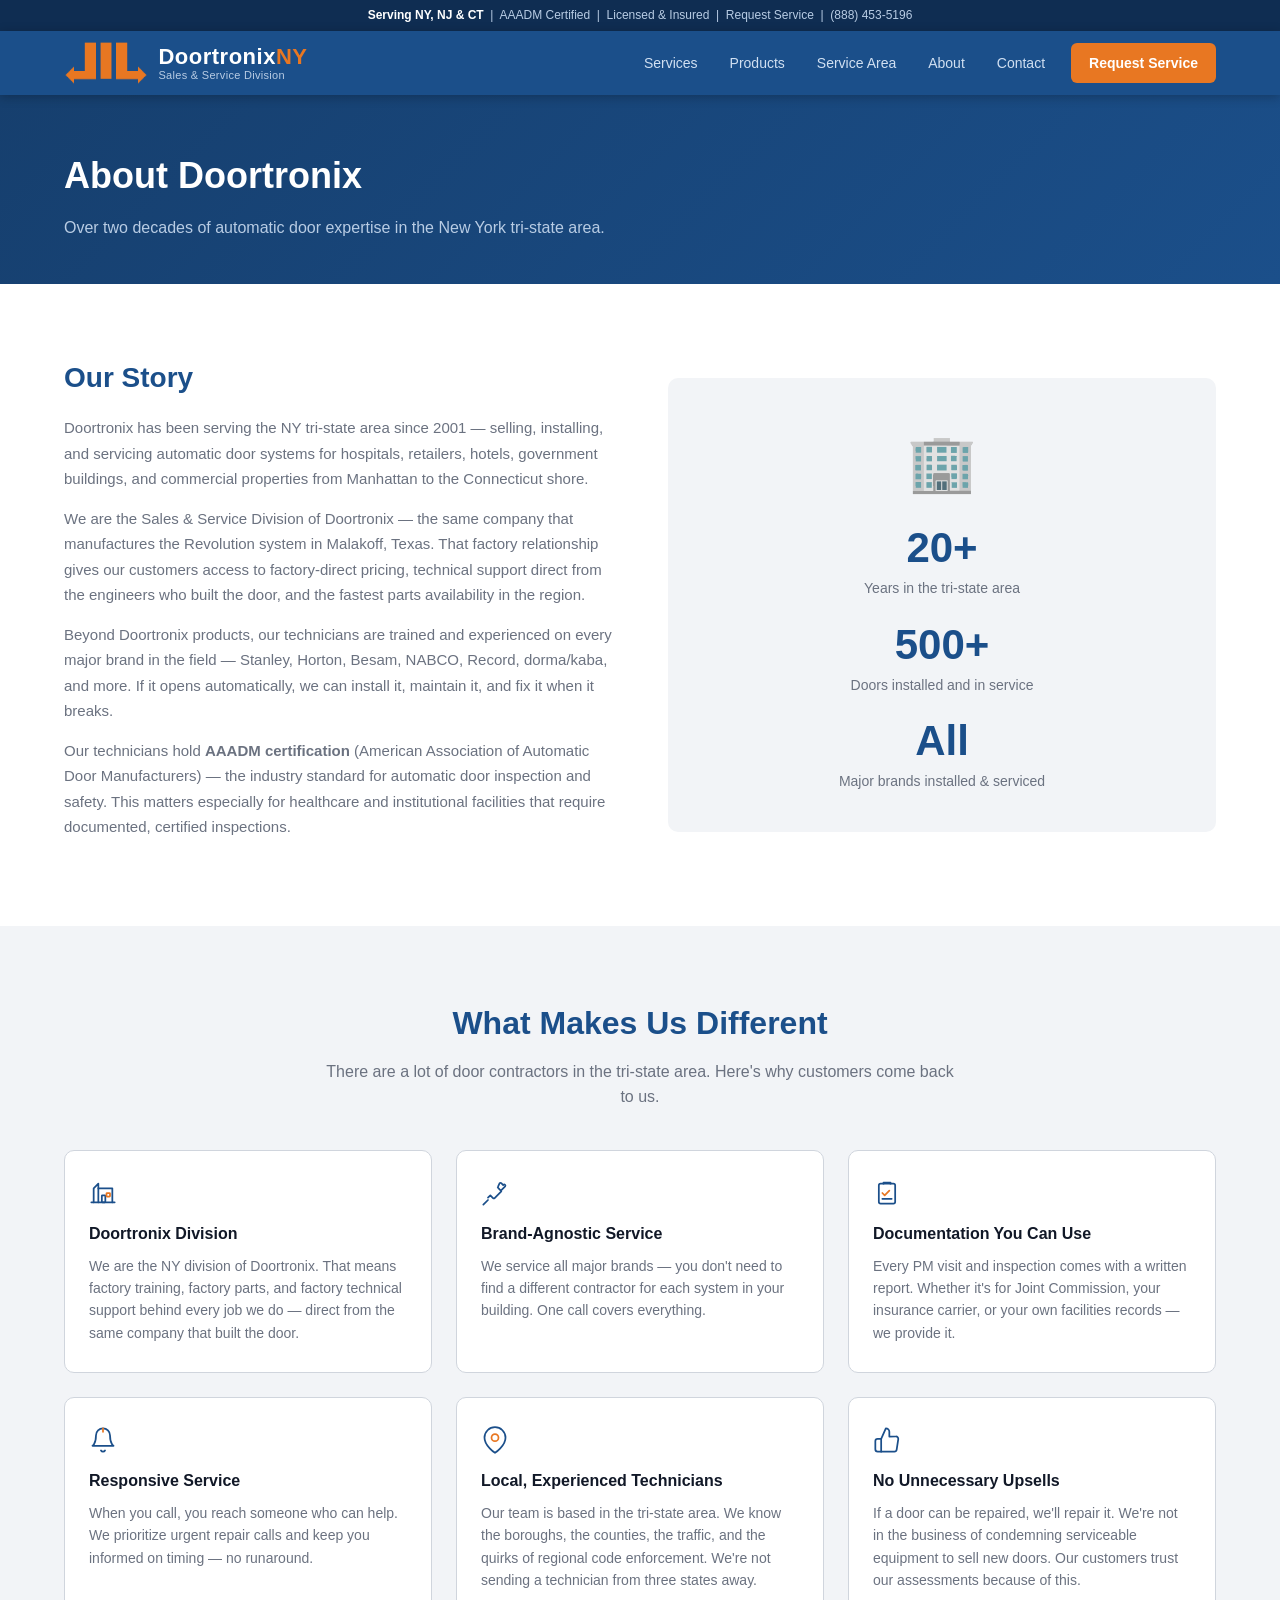
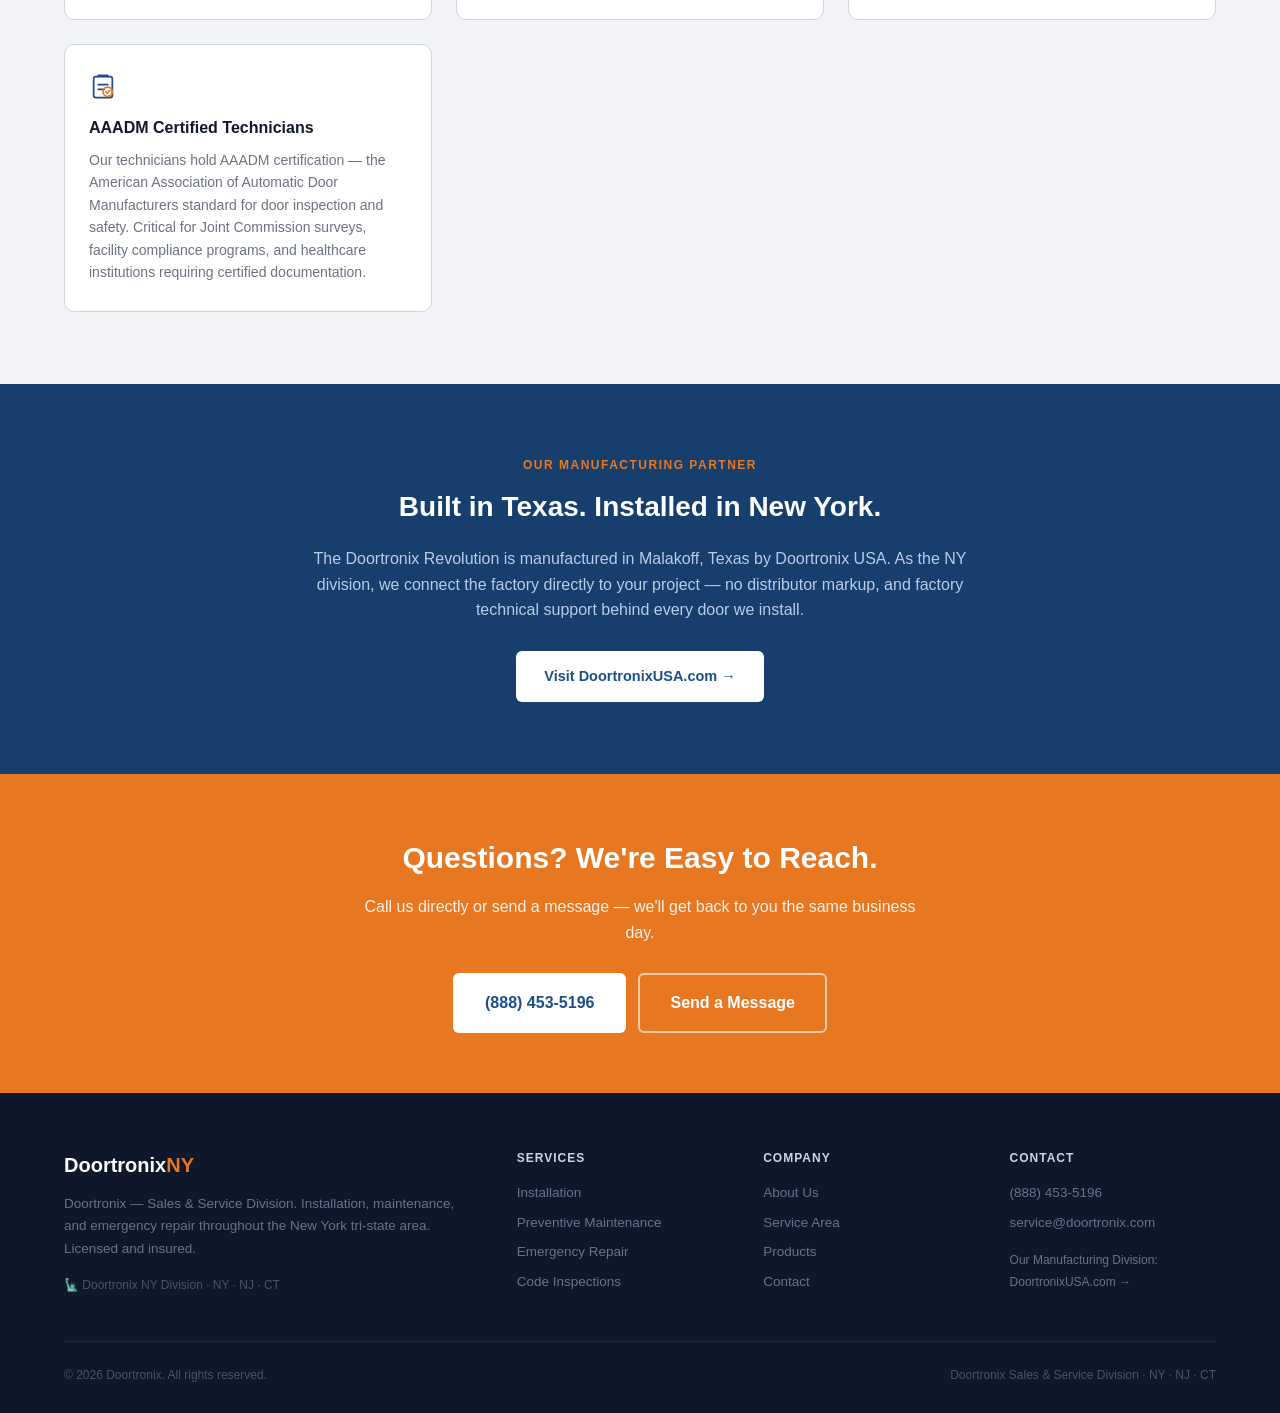
==== commit 1dbb97a1: "Drop redundant NY from Sales & Service Division tagline sitewide Co-authored-by: Cursor <cursoragent" ====
--- a/about.html
+++ b/about.html
@@ -4,7 +4,7 @@
   <meta charset="UTF-8">
   <meta name="viewport" content="width=device-width, initial-scale=1.0">
   <title>About Doortronix — Automatic Door Company | NY Tri-State</title>
-  <meta name="description" content="Doortronix NY — Sales &amp; Service Division. Serving the tri-state area since 2001. Installation, maintenance, and emergency repair. Same company as DoortronixUSA.com manufacturing.">
+  <meta name="description" content="Doortronix — Sales &amp; Service Division. Serving the tri-state area since 2001. Installation, maintenance, and emergency repair. Same company as DoortronixUSA.com manufacturing.">
 
   <!-- Open Graph / Twitter share preview -->
   <meta property="og:type" content="website">
@@ -38,7 +38,7 @@
       <img src="images/logo-mark.png" alt="" class="nav-logo-mark" width="215" height="112">
       <div>
         <div class="brand">Doortronix<span>NY</span></div>
-        <div class="tagline">NY Sales &amp; Service Division</div>
+        <div class="tagline">Sales &amp; Service Division</div>
       </div>
     </a>
     <div class="nav-toggle" aria-label="Toggle menu"><span></span><span></span><span></span></div>
@@ -67,7 +67,7 @@
       <div class="col-text">
         <h2>Our Story</h2>
         <p>Doortronix has been serving the NY tri-state area since 2001 — selling, installing, and servicing automatic door systems for hospitals, retailers, hotels, government buildings, and commercial properties from Manhattan to the Connecticut shore.</p>
-        <p>We are the NY Sales &amp; Service Division of Doortronix — the same company that manufactures the Revolution system in Malakoff, Texas. That factory relationship gives our customers access to factory-direct pricing, technical support direct from the engineers who built the door, and the fastest parts availability in the region.</p>
+        <p>We are the Sales &amp; Service Division of Doortronix — the same company that manufactures the Revolution system in Malakoff, Texas. That factory relationship gives our customers access to factory-direct pricing, technical support direct from the engineers who built the door, and the fastest parts availability in the region.</p>
         <p>Beyond Doortronix products, our technicians are trained and experienced on every major brand in the field — Stanley, Horton, Besam, NABCO, Record, dorma/kaba, and more. If it opens automatically, we can install it, maintain it, and fix it when it breaks.</p>
         <p>Our technicians hold <strong>AAADM certification</strong> (American Association of Automatic Door Manufacturers) — the industry standard for automatic door inspection and safety. This matters especially for healthcare and institutional facilities that require documented, certified inspections.</p>
       </div>
@@ -157,7 +157,7 @@
     <div class="footer-grid">
       <div class="footer-brand">
         <div class="brand">Doortronix<span>NY</span></div>
-        <p>Doortronix NY — Sales &amp; Service Division. Installation, maintenance, and emergency repair throughout the New York tri-state area. Licensed and insured.</p>
+        <p>Doortronix — Sales &amp; Service Division. Installation, maintenance, and emergency repair throughout the New York tri-state area. Licensed and insured.</p>
         <div class="made-in">🗽 Doortronix NY Division · NY · NJ · CT</div>
       </div>
       <div>
@@ -191,7 +191,7 @@
     </div>
     <div class="footer-bottom">
       <span>© 2026 Doortronix. All rights reserved.</span>
-      <span>Doortronix NY Sales &amp; Service Division · NY · NJ · CT</span>
+      <span>Doortronix Sales &amp; Service Division · NY · NJ · CT</span>
     </div>
   </div>
 </footer>
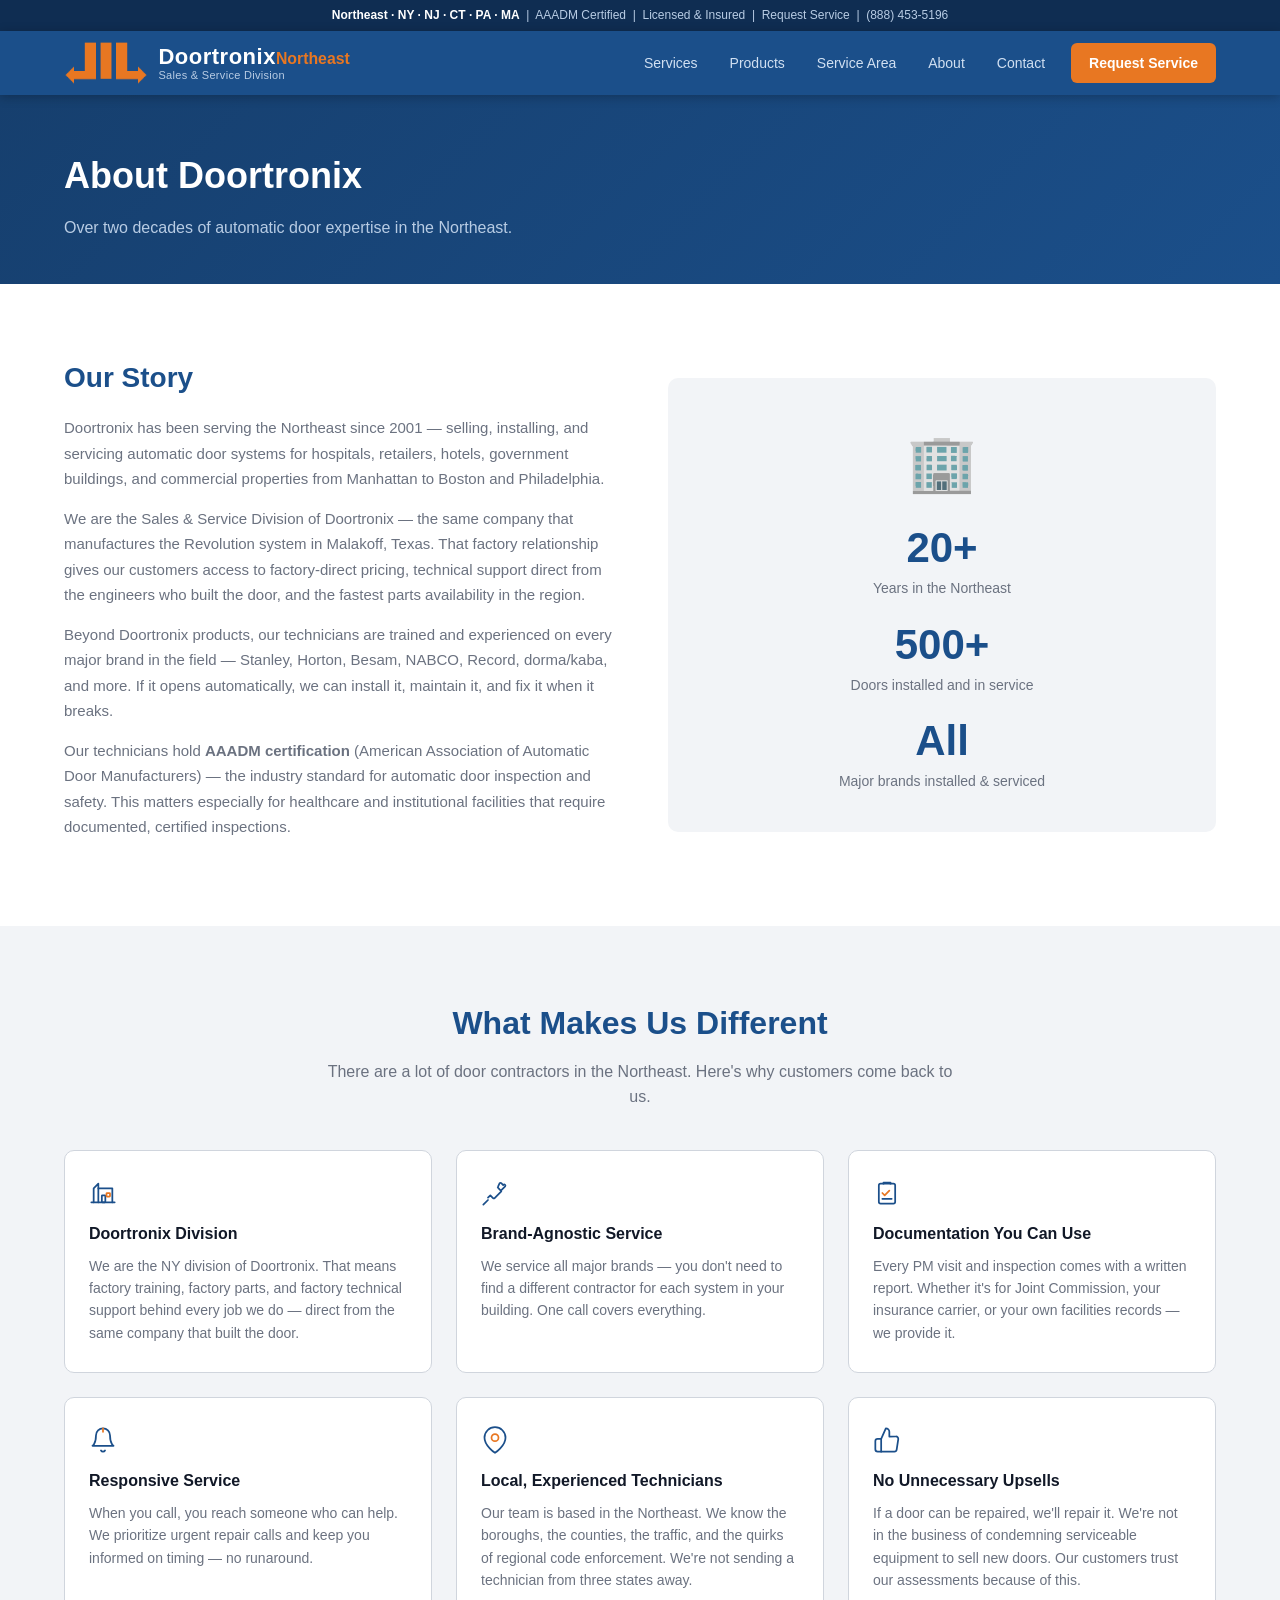
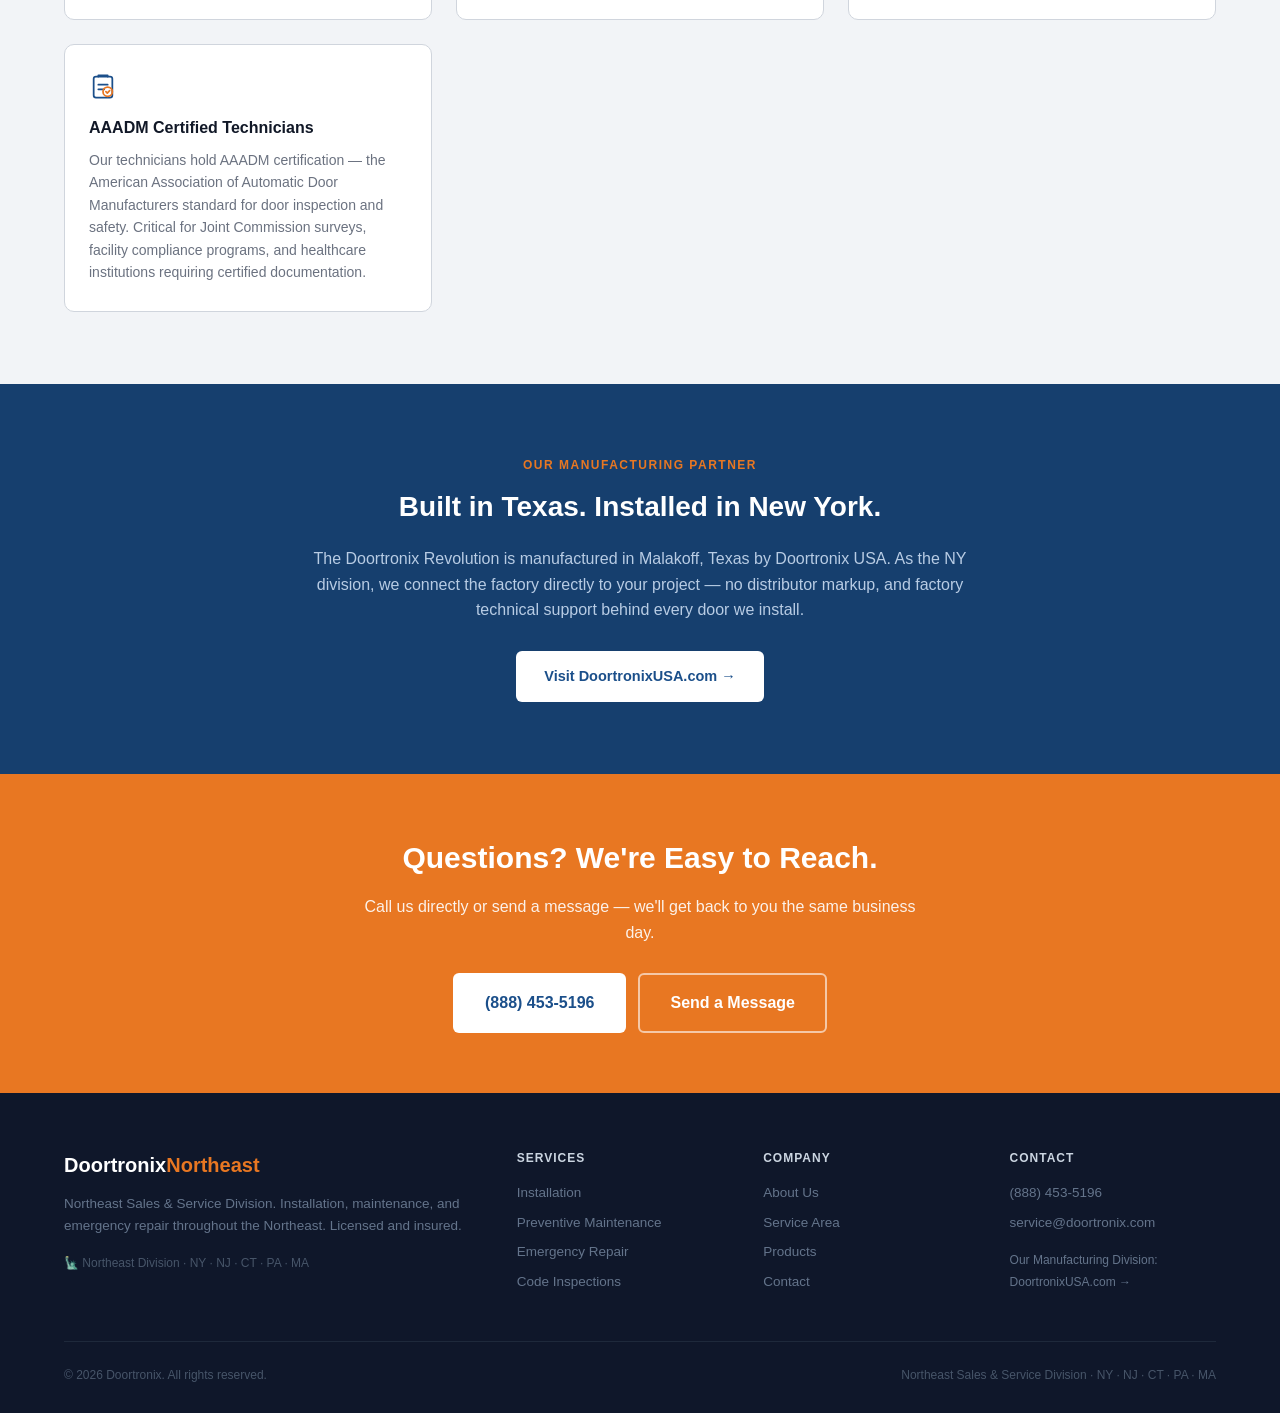
==== commit d6615bf3: "Rebrand as Northeast Sales & Service Division (NY, NJ, CT, PA, MA) - Wordmark: Doortronix + orange N" ====
--- a/about.html
+++ b/about.html
@@ -3,15 +3,15 @@
 <head>
   <meta charset="UTF-8">
   <meta name="viewport" content="width=device-width, initial-scale=1.0">
-  <title>About Doortronix — Automatic Door Company | NY Tri-State</title>
-  <meta name="description" content="Doortronix — Sales &amp; Service Division. Serving the tri-state area since 2001. Installation, maintenance, and emergency repair. Same company as DoortronixUSA.com manufacturing.">
+  <title>About Doortronix — Automatic Door Company | Northeast</title>
+  <meta name="description" content="Doortronix — Sales &amp; Service Division. Serving the Northeast since 2001. Installation, maintenance, and emergency repair. Same company as DoortronixUSA.com manufacturing.">
 
   <!-- Open Graph / Twitter share preview -->
   <meta property="og:type" content="website">
   <meta property="og:site_name" content="Doortronix">
   <meta property="og:url" content="https://doortronix.com/about.html">
-  <meta property="og:title" content="About Doortronix — Automatic Door Company | NY Tri-State">
-  <meta property="og:description" content="Doortronix has been providing automatic door sales, installation, and service in the NY tri-state area since 2001.">
+  <meta property="og:title" content="About Doortronix — Automatic Door Company | Northeast">
+  <meta property="og:description" content="Doortronix has been providing automatic door sales, installation, and service in the Northeast since 2001.">
   <meta property="og:image" content="https://doortronix.com/images/revolution.jpg">
   <meta property="og:image:width" content="1024">
   <meta property="og:image:height" content="585">
@@ -24,7 +24,7 @@
 
 <div class="topbar">
   <div class="container">
-    <strong>Serving NY, NJ &amp; CT</strong> &nbsp;|&nbsp;
+    <strong>Northeast · NY · NJ · CT · PA · MA</strong> &nbsp;|&nbsp;
     AAADM Certified &nbsp;|&nbsp;
     Licensed &amp; Insured &nbsp;|&nbsp;
     <a href="contact.html">Request Service</a> &nbsp;|&nbsp;
@@ -37,7 +37,7 @@
     <a href="index.html" class="nav-logo" style="text-decoration:none;">
       <img src="images/logo-mark.png" alt="" class="nav-logo-mark" width="215" height="112">
       <div>
-        <div class="brand">Doortronix<span>NY</span></div>
+        <div class="brand">Doortronix<span>Northeast</span></div>
         <div class="tagline">Sales &amp; Service Division</div>
       </div>
     </a>
@@ -56,7 +56,7 @@
 <div class="page-header">
   <div class="container">
     <h1>About Doortronix</h1>
-    <p>Over two decades of automatic door expertise in the New York tri-state area.</p>
+    <p>Over two decades of automatic door expertise in the Northeast.</p>
   </div>
 </div>
 
@@ -66,7 +66,7 @@
     <div class="two-col img-right">
       <div class="col-text">
         <h2>Our Story</h2>
-        <p>Doortronix has been serving the NY tri-state area since 2001 — selling, installing, and servicing automatic door systems for hospitals, retailers, hotels, government buildings, and commercial properties from Manhattan to the Connecticut shore.</p>
+        <p>Doortronix has been serving the Northeast since 2001 — selling, installing, and servicing automatic door systems for hospitals, retailers, hotels, government buildings, and commercial properties from Manhattan to Boston and Philadelphia.</p>
         <p>We are the Sales &amp; Service Division of Doortronix — the same company that manufactures the Revolution system in Malakoff, Texas. That factory relationship gives our customers access to factory-direct pricing, technical support direct from the engineers who built the door, and the fastest parts availability in the region.</p>
         <p>Beyond Doortronix products, our technicians are trained and experienced on every major brand in the field — Stanley, Horton, Besam, NABCO, Record, dorma/kaba, and more. If it opens automatically, we can install it, maintain it, and fix it when it breaks.</p>
         <p>Our technicians hold <strong>AAADM certification</strong> (American Association of Automatic Door Manufacturers) — the industry standard for automatic door inspection and safety. This matters especially for healthcare and institutional facilities that require documented, certified inspections.</p>
@@ -74,7 +74,7 @@
       <div class="col-img" style="background:var(--lgray); border-radius:10px; padding:40px; text-align:center;">
         <div style="font-size:56px; margin-bottom:20px;">🏢</div>
         <div style="font-size:42px; font-weight:700; color:var(--blue); line-height:1; margin-bottom:8px;">20+</div>
-        <div style="font-size:14px; color:var(--mgray); margin-bottom:24px;">Years in the tri-state area</div>
+        <div style="font-size:14px; color:var(--mgray); margin-bottom:24px;">Years in the Northeast</div>
         <div style="font-size:42px; font-weight:700; color:var(--blue); line-height:1; margin-bottom:8px;">500+</div>
         <div style="font-size:14px; color:var(--mgray); margin-bottom:24px;">Doors installed and in service</div>
         <div style="font-size:42px; font-weight:700; color:var(--blue); line-height:1; margin-bottom:8px;">All</div>
@@ -88,7 +88,7 @@
 <section class="section section-bg">
   <div class="container">
     <h2 class="section-title text-center">What Makes Us Different</h2>
-    <p class="section-subtitle text-center">There are a lot of door contractors in the tri-state area. Here's why customers come back to us.</p>
+    <p class="section-subtitle text-center">There are a lot of door contractors in the Northeast. Here's why customers come back to us.</p>
     <div class="why-grid">
       <div class="why-card">
         <div class="why-icon"><svg xmlns="http://www.w3.org/2000/svg" viewBox="0 0 24 24" fill="none" stroke="#1B4F8A" stroke-width="1.5" stroke-linecap="round" stroke-linejoin="round" aria-hidden="true"><path d="M2 20h20"/><path d="M4 20V8l4-4v16"/><path d="M8 8h12v12"/><rect x="11" y="14" width="3" height="6" rx="0.5"/><rect x="15" y="12" width="3" height="3" rx="0.5" stroke="#E87722" stroke-width="1.5"/></svg></div>
@@ -113,7 +113,7 @@
       <div class="why-card">
         <div class="why-icon"><svg xmlns="http://www.w3.org/2000/svg" viewBox="0 0 24 24" fill="none" stroke="#1B4F8A" stroke-width="1.5" stroke-linecap="round" stroke-linejoin="round" aria-hidden="true"><path d="M21 10c0 7-9 13-9 13s-9-6-9-13a9 9 0 0 1 18 0z"/><circle cx="12" cy="10" r="3" stroke="#E87722" stroke-width="1.5"/></svg></div>
         <h3>Local, Experienced Technicians</h3>
-        <p>Our team is based in the tri-state area. We know the boroughs, the counties, the traffic, and the quirks of regional code enforcement. We're not sending a technician from three states away.</p>
+        <p>Our team is based in the Northeast. We know the boroughs, the counties, the traffic, and the quirks of regional code enforcement. We're not sending a technician from three states away.</p>
       </div>
       <div class="why-card">
         <div class="why-icon"><svg xmlns="http://www.w3.org/2000/svg" viewBox="0 0 24 24" fill="none" stroke="#1B4F8A" stroke-width="1.5" stroke-linecap="round" stroke-linejoin="round" aria-hidden="true"><path d="M14 9V5a3 3 0 0 0-3-3l-4 9v11h11.28a2 2 0 0 0 2-1.7l1.38-9a2 2 0 0 0-2-2.3z"/><path d="M7 22H4a2 2 0 0 1-2-2v-7a2 2 0 0 1 2-2h3"/></svg></div>
@@ -156,9 +156,9 @@
   <div class="container">
     <div class="footer-grid">
       <div class="footer-brand">
-        <div class="brand">Doortronix<span>NY</span></div>
-        <p>Doortronix — Sales &amp; Service Division. Installation, maintenance, and emergency repair throughout the New York tri-state area. Licensed and insured.</p>
-        <div class="made-in">🗽 Doortronix NY Division · NY · NJ · CT</div>
+        <div class="brand">Doortronix<span>Northeast</span></div>
+        <p>Northeast Sales &amp; Service Division. Installation, maintenance, and emergency repair throughout the Northeast. Licensed and insured.</p>
+        <div class="made-in">🗽 Northeast Division · NY · NJ · CT · PA · MA</div>
       </div>
       <div>
         <h4>Services</h4>
@@ -191,7 +191,7 @@
     </div>
     <div class="footer-bottom">
       <span>© 2026 Doortronix. All rights reserved.</span>
-      <span>Doortronix Sales &amp; Service Division · NY · NJ · CT</span>
+      <span>Northeast Sales &amp; Service Division · NY · NJ · CT · PA · MA</span>
     </div>
   </div>
 </footer>
--- a/css/style.css
+++ b/css/style.css
@@ -1,5 +1,5 @@
 /* ═══════════════════════════════════════════════════════════════
-   Doortronix — NY Tri-State Sales & Service
+   Doortronix — Northeast Sales & Service
    Same brand palette as doortronixusa.com, service-oriented tone
 ═══════════════════════════════════════════════════════════════ */
 
@@ -78,7 +78,7 @@
   letter-spacing: .5px;
   line-height: 1.1;
 }
-.nav-logo .brand span { color: var(--orange); }
+.nav-logo .brand span { color: var(--orange); font-size: 0.72em; letter-spacing: 0; }
 .nav-logo .tagline { font-size: 11px; color: #B8CCE4; letter-spacing: .3px; }
 .nav-links {
   display: flex;
@@ -330,6 +330,8 @@
 .cta-banner p { font-size: 16px; opacity: .9; margin-bottom: 28px; max-width: 560px; margin-inline: auto; margin-bottom: 28px; }
 
 /* ── Emergency callout ──────────────────────────────────────── */
+.emergency-callout-icon { margin: 0 auto 16px; line-height: 0; }
+.emergency-callout-icon svg { width: 72px; height: 72px; display: block; margin: 0 auto; }
 .emergency-bar {
   background: #7F1D1D;
   color: #fff;
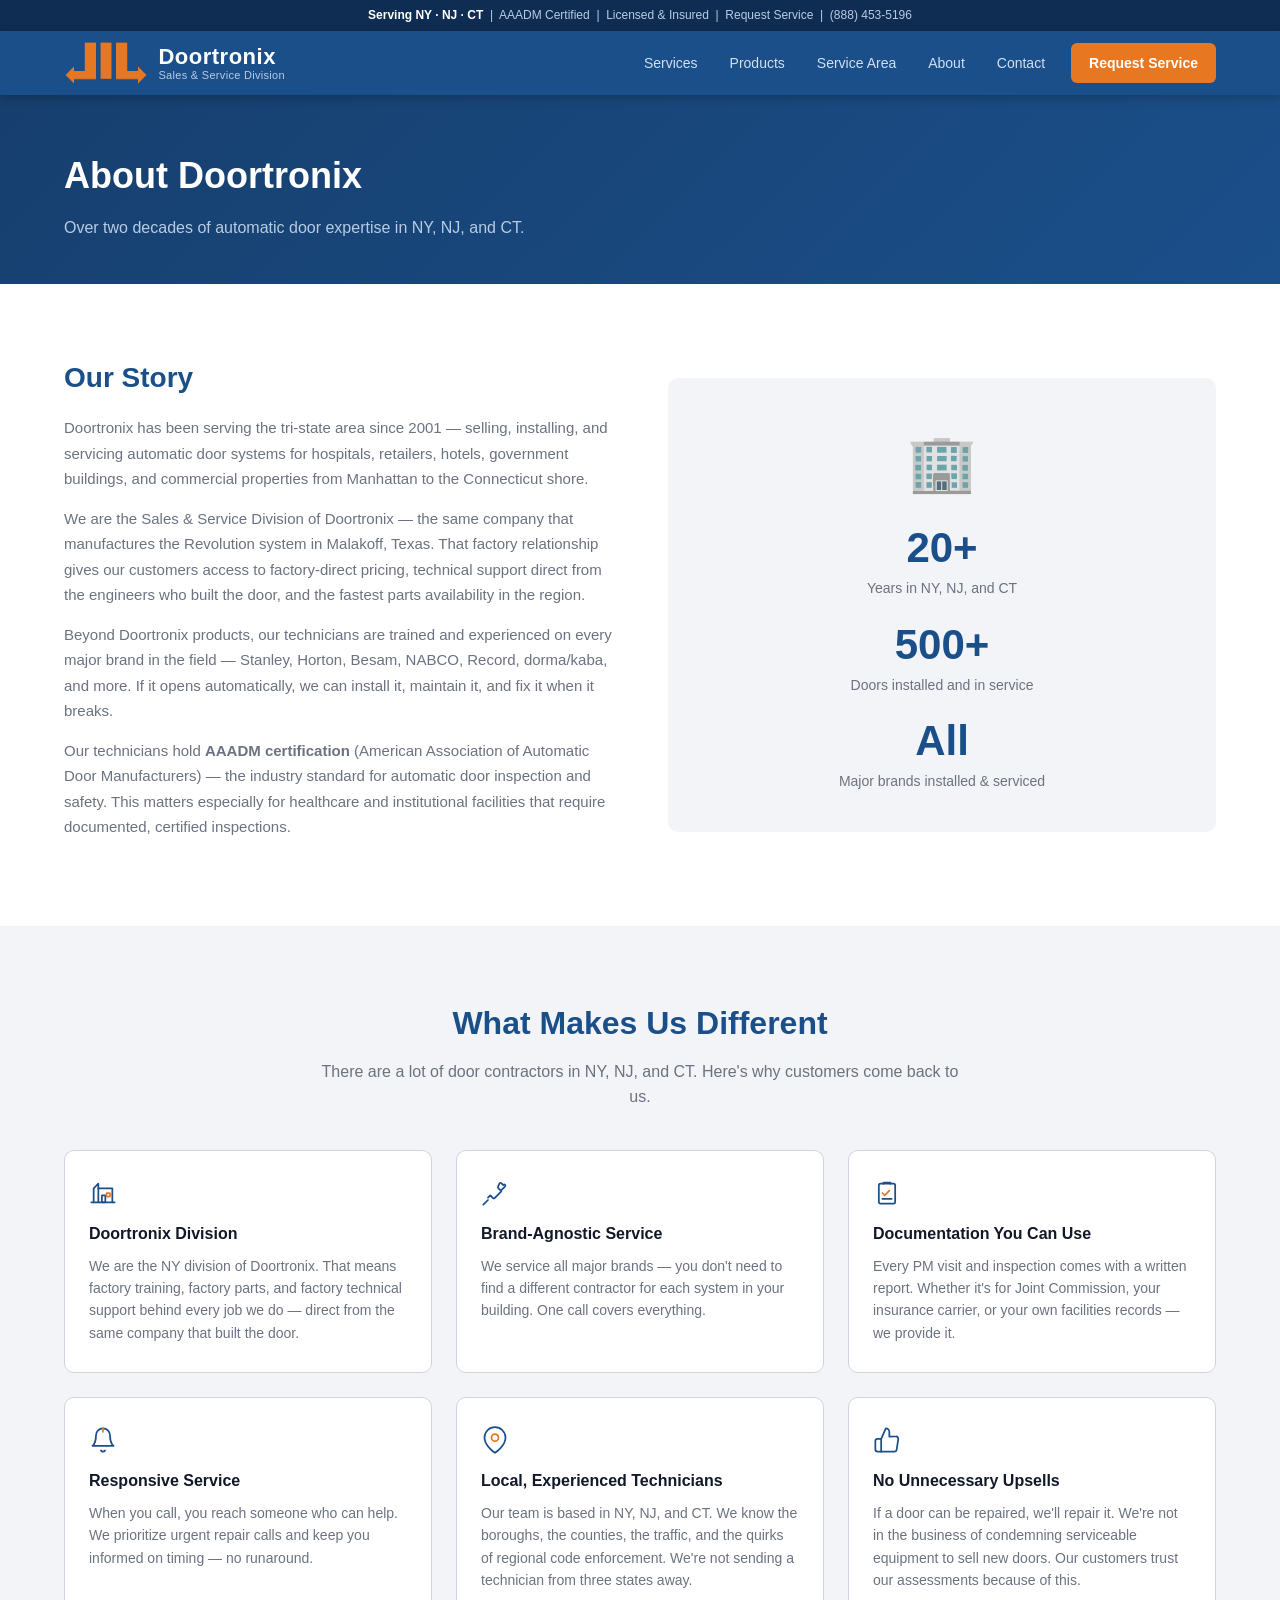
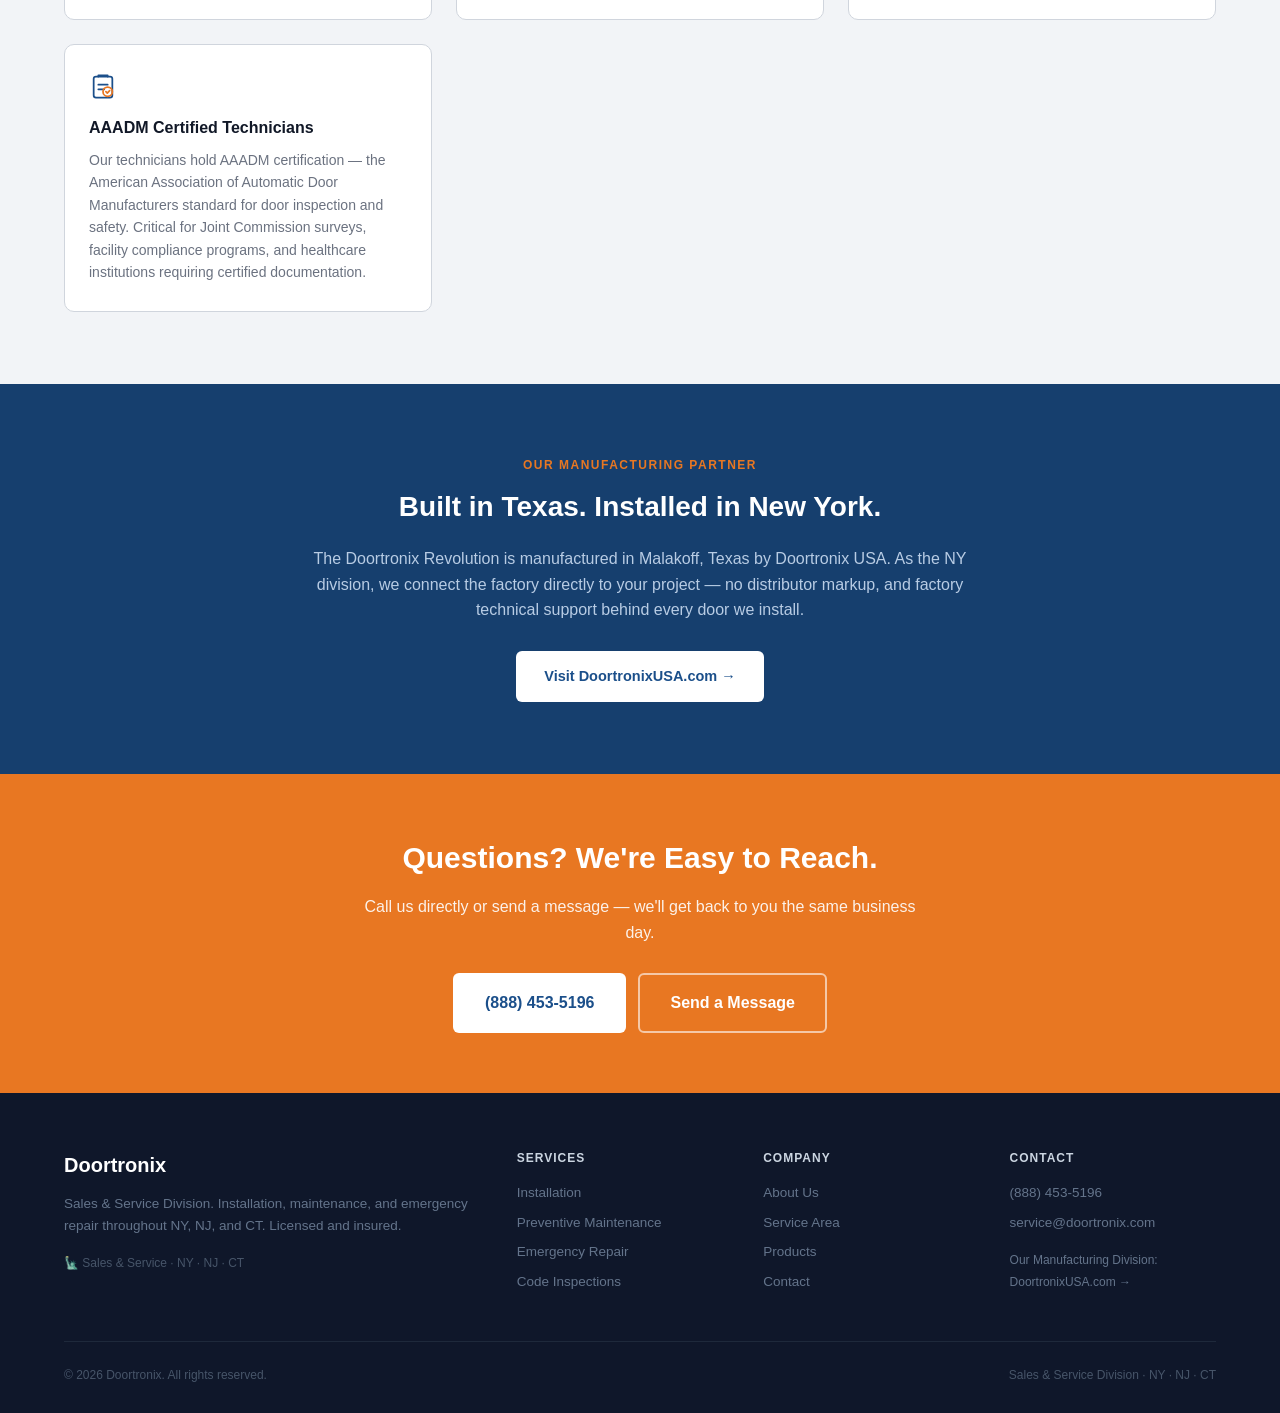
==== commit cba8e05c: "Simplify to Sales & Service Division; territory NY NJ CT only Drop Northeast from wordmark and copy." ====
--- a/about.html
+++ b/about.html
@@ -3,15 +3,15 @@
 <head>
   <meta charset="UTF-8">
   <meta name="viewport" content="width=device-width, initial-scale=1.0">
-  <title>About Doortronix — Automatic Door Company | Northeast</title>
-  <meta name="description" content="Doortronix — Sales &amp; Service Division. Serving the Northeast since 2001. Installation, maintenance, and emergency repair. Same company as DoortronixUSA.com manufacturing.">
+  <title>About Doortronix — Automatic Door Company | NY Tri-State</title>
+  <meta name="description" content="Doortronix — Sales &amp; Service Division. Serving the tri-state area since 2001. Installation, maintenance, and emergency repair. Same company as DoortronixUSA.com manufacturing.">
 
   <!-- Open Graph / Twitter share preview -->
   <meta property="og:type" content="website">
   <meta property="og:site_name" content="Doortronix">
   <meta property="og:url" content="https://doortronix.com/about.html">
-  <meta property="og:title" content="About Doortronix — Automatic Door Company | Northeast">
-  <meta property="og:description" content="Doortronix has been providing automatic door sales, installation, and service in the Northeast since 2001.">
+  <meta property="og:title" content="About Doortronix — Automatic Door Company | NY Tri-State">
+  <meta property="og:description" content="Doortronix has been providing automatic door sales, installation, and service in NY, NJ, and CT since 2001.">
   <meta property="og:image" content="https://doortronix.com/images/revolution.jpg">
   <meta property="og:image:width" content="1024">
   <meta property="og:image:height" content="585">
@@ -24,7 +24,7 @@
 
 <div class="topbar">
   <div class="container">
-    <strong>Northeast · NY · NJ · CT · PA · MA</strong> &nbsp;|&nbsp;
+    <strong>Serving NY · NJ · CT</strong> &nbsp;|&nbsp;
     AAADM Certified &nbsp;|&nbsp;
     Licensed &amp; Insured &nbsp;|&nbsp;
     <a href="contact.html">Request Service</a> &nbsp;|&nbsp;
@@ -37,7 +37,7 @@
     <a href="index.html" class="nav-logo" style="text-decoration:none;">
       <img src="images/logo-mark.png" alt="" class="nav-logo-mark" width="215" height="112">
       <div>
-        <div class="brand">Doortronix<span>Northeast</span></div>
+        <div class="brand">Doortronix</div>
         <div class="tagline">Sales &amp; Service Division</div>
       </div>
     </a>
@@ -56,7 +56,7 @@
 <div class="page-header">
   <div class="container">
     <h1>About Doortronix</h1>
-    <p>Over two decades of automatic door expertise in the Northeast.</p>
+    <p>Over two decades of automatic door expertise in NY, NJ, and CT.</p>
   </div>
 </div>
 
@@ -66,7 +66,7 @@
     <div class="two-col img-right">
       <div class="col-text">
         <h2>Our Story</h2>
-        <p>Doortronix has been serving the Northeast since 2001 — selling, installing, and servicing automatic door systems for hospitals, retailers, hotels, government buildings, and commercial properties from Manhattan to Boston and Philadelphia.</p>
+        <p>Doortronix has been serving the tri-state area since 2001 — selling, installing, and servicing automatic door systems for hospitals, retailers, hotels, government buildings, and commercial properties from Manhattan to the Connecticut shore.</p>
         <p>We are the Sales &amp; Service Division of Doortronix — the same company that manufactures the Revolution system in Malakoff, Texas. That factory relationship gives our customers access to factory-direct pricing, technical support direct from the engineers who built the door, and the fastest parts availability in the region.</p>
         <p>Beyond Doortronix products, our technicians are trained and experienced on every major brand in the field — Stanley, Horton, Besam, NABCO, Record, dorma/kaba, and more. If it opens automatically, we can install it, maintain it, and fix it when it breaks.</p>
         <p>Our technicians hold <strong>AAADM certification</strong> (American Association of Automatic Door Manufacturers) — the industry standard for automatic door inspection and safety. This matters especially for healthcare and institutional facilities that require documented, certified inspections.</p>
@@ -74,7 +74,7 @@
       <div class="col-img" style="background:var(--lgray); border-radius:10px; padding:40px; text-align:center;">
         <div style="font-size:56px; margin-bottom:20px;">🏢</div>
         <div style="font-size:42px; font-weight:700; color:var(--blue); line-height:1; margin-bottom:8px;">20+</div>
-        <div style="font-size:14px; color:var(--mgray); margin-bottom:24px;">Years in the Northeast</div>
+        <div style="font-size:14px; color:var(--mgray); margin-bottom:24px;">Years in NY, NJ, and CT</div>
         <div style="font-size:42px; font-weight:700; color:var(--blue); line-height:1; margin-bottom:8px;">500+</div>
         <div style="font-size:14px; color:var(--mgray); margin-bottom:24px;">Doors installed and in service</div>
         <div style="font-size:42px; font-weight:700; color:var(--blue); line-height:1; margin-bottom:8px;">All</div>
@@ -88,7 +88,7 @@
 <section class="section section-bg">
   <div class="container">
     <h2 class="section-title text-center">What Makes Us Different</h2>
-    <p class="section-subtitle text-center">There are a lot of door contractors in the Northeast. Here's why customers come back to us.</p>
+    <p class="section-subtitle text-center">There are a lot of door contractors in NY, NJ, and CT. Here's why customers come back to us.</p>
     <div class="why-grid">
       <div class="why-card">
         <div class="why-icon"><svg xmlns="http://www.w3.org/2000/svg" viewBox="0 0 24 24" fill="none" stroke="#1B4F8A" stroke-width="1.5" stroke-linecap="round" stroke-linejoin="round" aria-hidden="true"><path d="M2 20h20"/><path d="M4 20V8l4-4v16"/><path d="M8 8h12v12"/><rect x="11" y="14" width="3" height="6" rx="0.5"/><rect x="15" y="12" width="3" height="3" rx="0.5" stroke="#E87722" stroke-width="1.5"/></svg></div>
@@ -113,7 +113,7 @@
       <div class="why-card">
         <div class="why-icon"><svg xmlns="http://www.w3.org/2000/svg" viewBox="0 0 24 24" fill="none" stroke="#1B4F8A" stroke-width="1.5" stroke-linecap="round" stroke-linejoin="round" aria-hidden="true"><path d="M21 10c0 7-9 13-9 13s-9-6-9-13a9 9 0 0 1 18 0z"/><circle cx="12" cy="10" r="3" stroke="#E87722" stroke-width="1.5"/></svg></div>
         <h3>Local, Experienced Technicians</h3>
-        <p>Our team is based in the Northeast. We know the boroughs, the counties, the traffic, and the quirks of regional code enforcement. We're not sending a technician from three states away.</p>
+        <p>Our team is based in NY, NJ, and CT. We know the boroughs, the counties, the traffic, and the quirks of regional code enforcement. We're not sending a technician from three states away.</p>
       </div>
       <div class="why-card">
         <div class="why-icon"><svg xmlns="http://www.w3.org/2000/svg" viewBox="0 0 24 24" fill="none" stroke="#1B4F8A" stroke-width="1.5" stroke-linecap="round" stroke-linejoin="round" aria-hidden="true"><path d="M14 9V5a3 3 0 0 0-3-3l-4 9v11h11.28a2 2 0 0 0 2-1.7l1.38-9a2 2 0 0 0-2-2.3z"/><path d="M7 22H4a2 2 0 0 1-2-2v-7a2 2 0 0 1 2-2h3"/></svg></div>
@@ -156,9 +156,9 @@
   <div class="container">
     <div class="footer-grid">
       <div class="footer-brand">
-        <div class="brand">Doortronix<span>Northeast</span></div>
-        <p>Northeast Sales &amp; Service Division. Installation, maintenance, and emergency repair throughout the Northeast. Licensed and insured.</p>
-        <div class="made-in">🗽 Northeast Division · NY · NJ · CT · PA · MA</div>
+        <div class="brand">Doortronix</div>
+        <p>Sales &amp; Service Division. Installation, maintenance, and emergency repair throughout NY, NJ, and CT. Licensed and insured.</p>
+        <div class="made-in">🗽 Sales &amp; Service · NY · NJ · CT</div>
       </div>
       <div>
         <h4>Services</h4>
@@ -191,7 +191,7 @@
     </div>
     <div class="footer-bottom">
       <span>© 2026 Doortronix. All rights reserved.</span>
-      <span>Northeast Sales &amp; Service Division · NY · NJ · CT · PA · MA</span>
+      <span>Sales &amp; Service Division · NY · NJ · CT</span>
     </div>
   </div>
 </footer>
--- a/css/style.css
+++ b/css/style.css
@@ -1,5 +1,5 @@
 /* ═══════════════════════════════════════════════════════════════
-   Doortronix — Northeast Sales & Service
+   Doortronix — NY Tri-State Sales & Service
    Same brand palette as doortronixusa.com, service-oriented tone
 ═══════════════════════════════════════════════════════════════ */
 
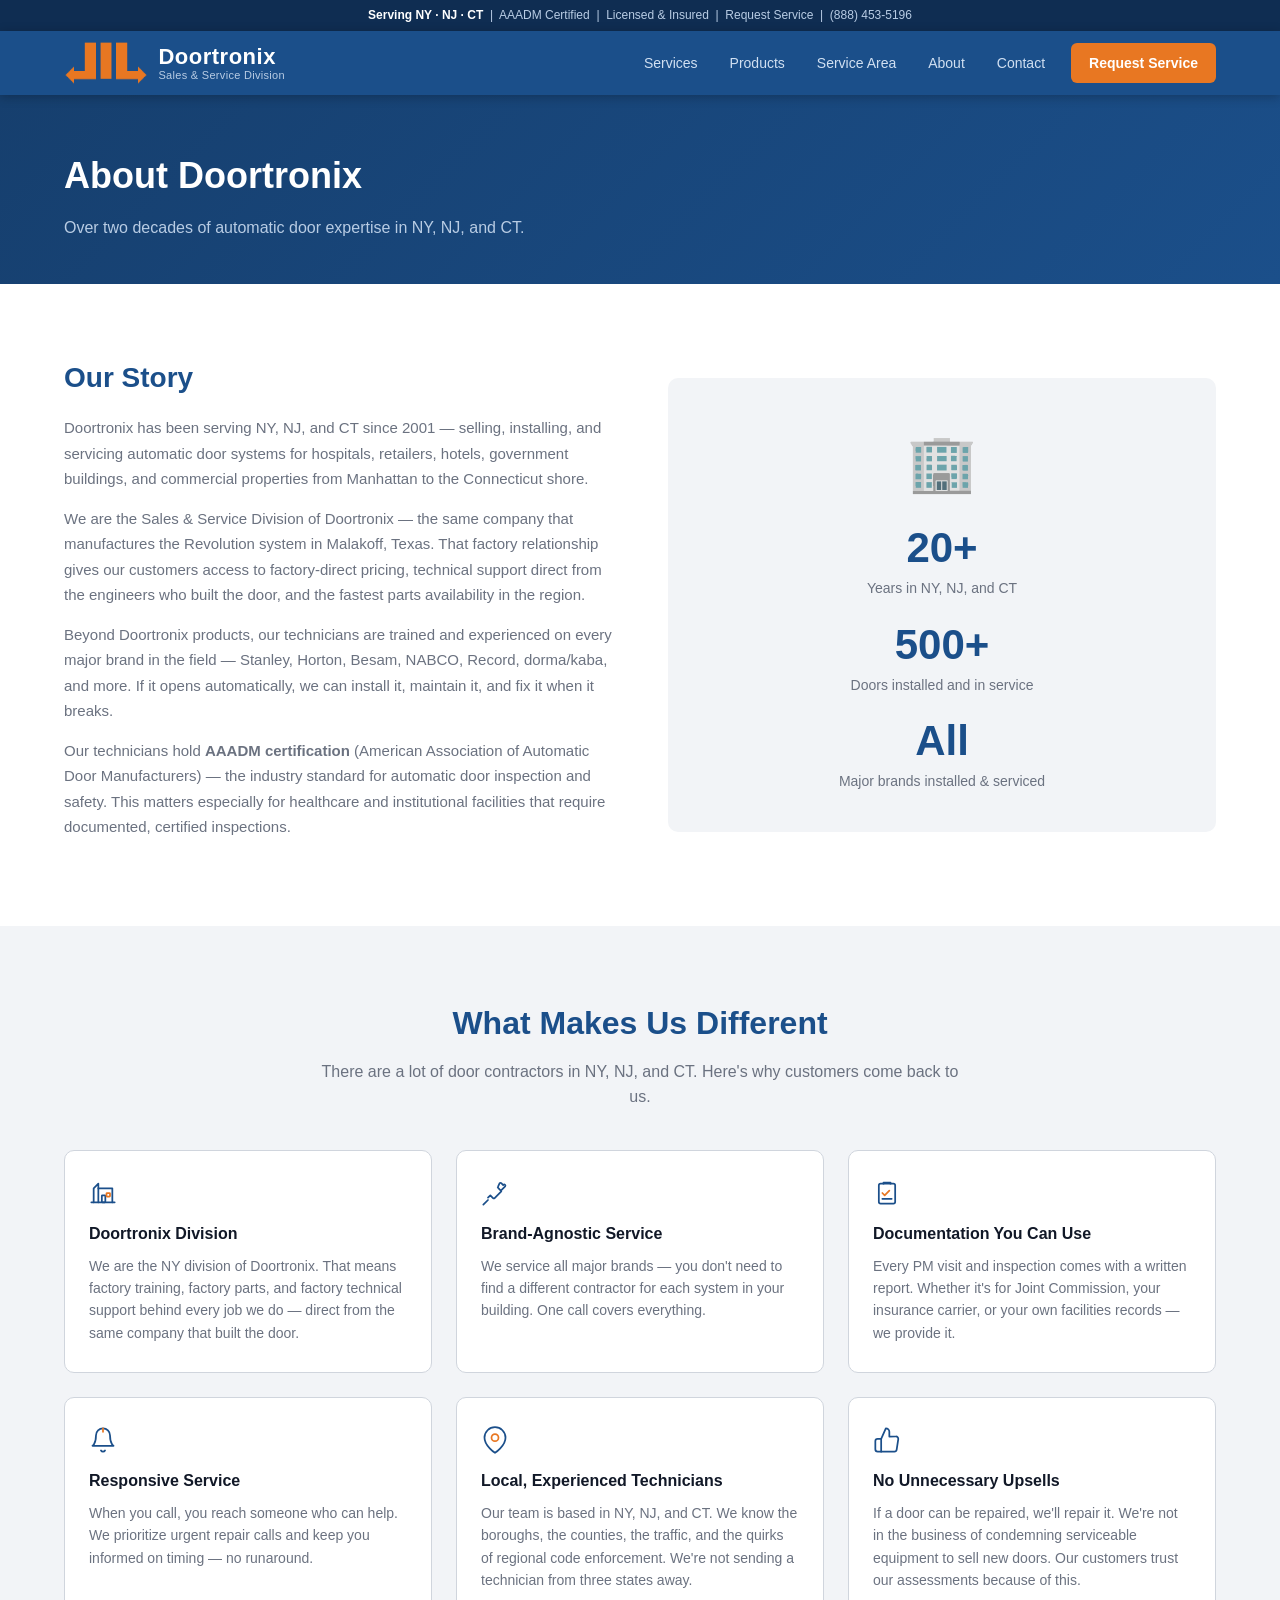
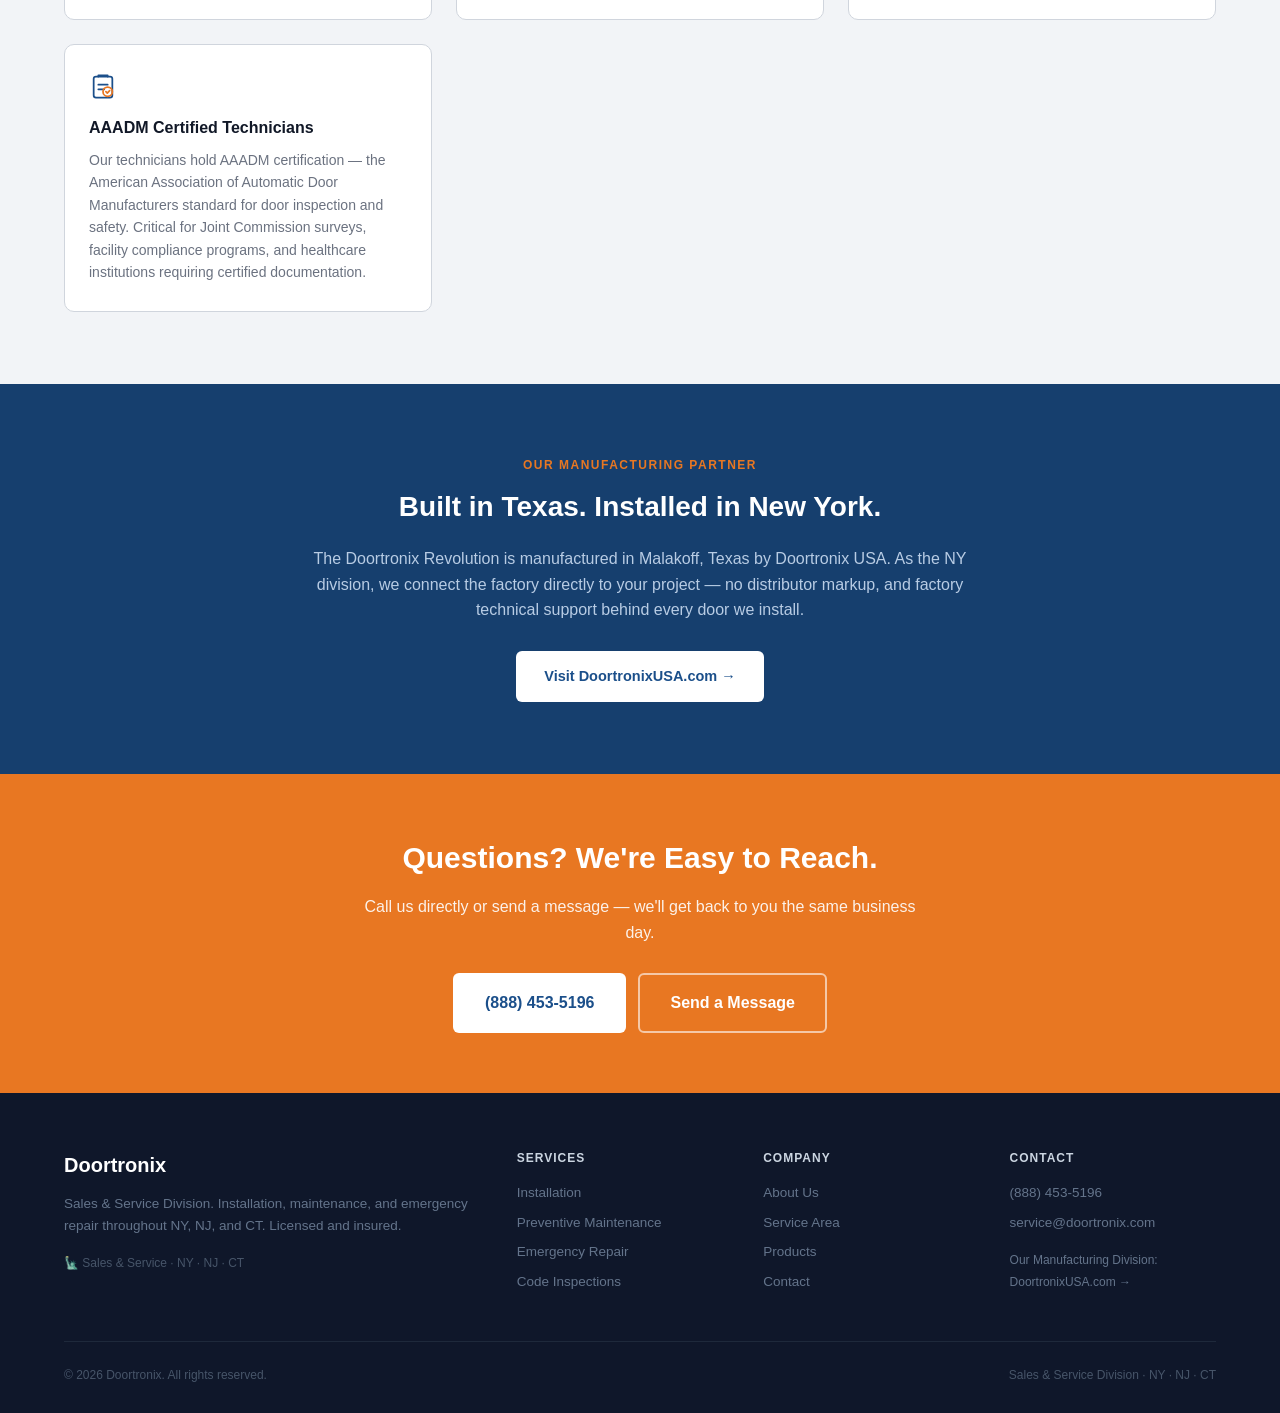
==== commit 2440842d: "Standardize pure Doortronix branding and NY · NJ · CT territory Co-authored-by: Cursor <cursoragent@" ====
--- a/about.html
+++ b/about.html
@@ -3,14 +3,14 @@
 <head>
   <meta charset="UTF-8">
   <meta name="viewport" content="width=device-width, initial-scale=1.0">
-  <title>About Doortronix — Automatic Door Company | NY Tri-State</title>
-  <meta name="description" content="Doortronix — Sales &amp; Service Division. Serving the tri-state area since 2001. Installation, maintenance, and emergency repair. Same company as DoortronixUSA.com manufacturing.">
+  <title>About Doortronix — Automatic Door Company | NY · NJ · CT</title>
+  <meta name="description" content="Doortronix — Sales &amp; Service Division. Serving NY, NJ, and CT since 2001. Installation, maintenance, and emergency repair. Same company as DoortronixUSA.com manufacturing.">
 
   <!-- Open Graph / Twitter share preview -->
   <meta property="og:type" content="website">
   <meta property="og:site_name" content="Doortronix">
   <meta property="og:url" content="https://doortronix.com/about.html">
-  <meta property="og:title" content="About Doortronix — Automatic Door Company | NY Tri-State">
+  <meta property="og:title" content="About Doortronix — Automatic Door Company | NY · NJ · CT">
   <meta property="og:description" content="Doortronix has been providing automatic door sales, installation, and service in NY, NJ, and CT since 2001.">
   <meta property="og:image" content="https://doortronix.com/images/revolution.jpg">
   <meta property="og:image:width" content="1024">
@@ -66,7 +66,7 @@
     <div class="two-col img-right">
       <div class="col-text">
         <h2>Our Story</h2>
-        <p>Doortronix has been serving the tri-state area since 2001 — selling, installing, and servicing automatic door systems for hospitals, retailers, hotels, government buildings, and commercial properties from Manhattan to the Connecticut shore.</p>
+        <p>Doortronix has been serving NY, NJ, and CT since 2001 — selling, installing, and servicing automatic door systems for hospitals, retailers, hotels, government buildings, and commercial properties from Manhattan to the Connecticut shore.</p>
         <p>We are the Sales &amp; Service Division of Doortronix — the same company that manufactures the Revolution system in Malakoff, Texas. That factory relationship gives our customers access to factory-direct pricing, technical support direct from the engineers who built the door, and the fastest parts availability in the region.</p>
         <p>Beyond Doortronix products, our technicians are trained and experienced on every major brand in the field — Stanley, Horton, Besam, NABCO, Record, dorma/kaba, and more. If it opens automatically, we can install it, maintain it, and fix it when it breaks.</p>
         <p>Our technicians hold <strong>AAADM certification</strong> (American Association of Automatic Door Manufacturers) — the industry standard for automatic door inspection and safety. This matters especially for healthcare and institutional facilities that require documented, certified inspections.</p>
--- a/css/style.css
+++ b/css/style.css
@@ -1,5 +1,5 @@
 /* ═══════════════════════════════════════════════════════════════
-   Doortronix — NY Tri-State Sales & Service
+   Doortronix — NY · NJ · CT Sales & Service
    Same brand palette as doortronixusa.com, service-oriented tone
 ═══════════════════════════════════════════════════════════════ */
 
@@ -78,7 +78,7 @@
   letter-spacing: .5px;
   line-height: 1.1;
 }
-.nav-logo .brand span { color: var(--orange); font-size: 0.72em; letter-spacing: 0; }
+.nav-logo .brand span { color: var(--orange); }
 .nav-logo .tagline { font-size: 11px; color: #B8CCE4; letter-spacing: .3px; }
 .nav-links {
   display: flex;
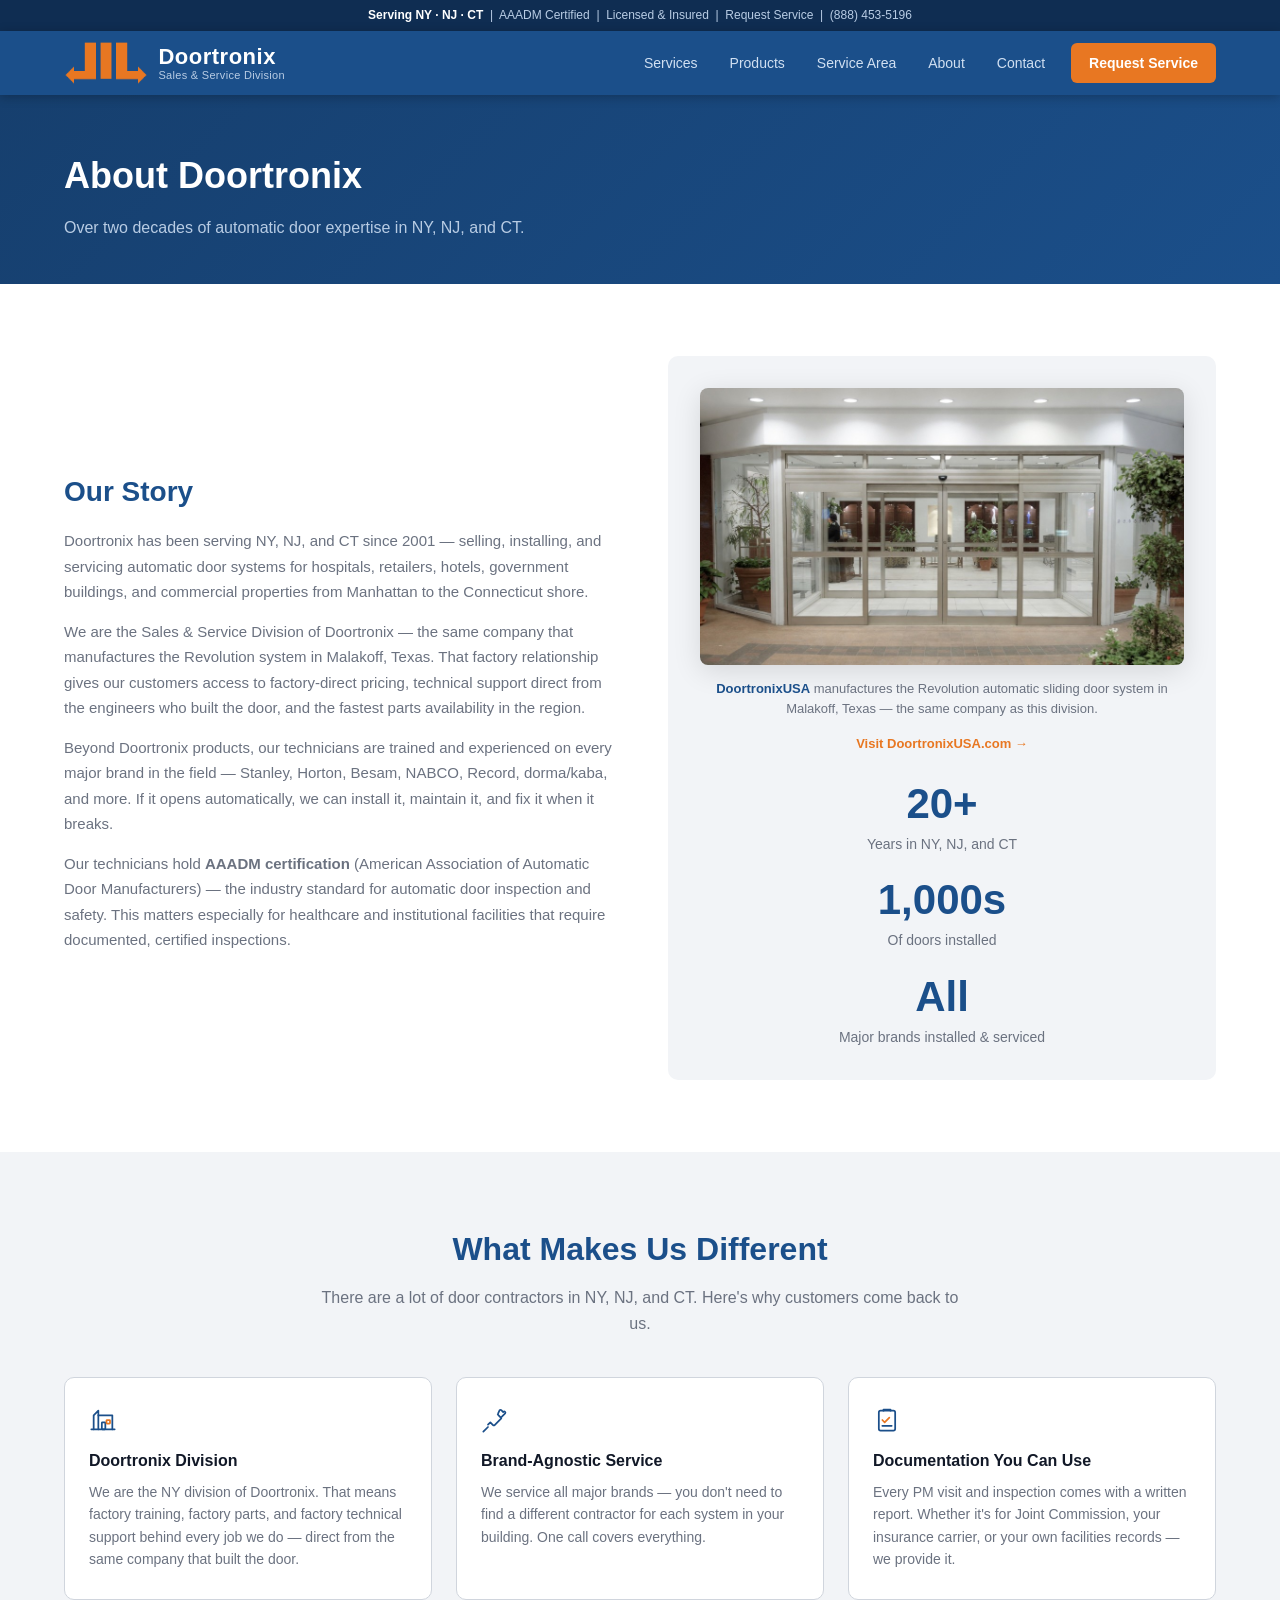
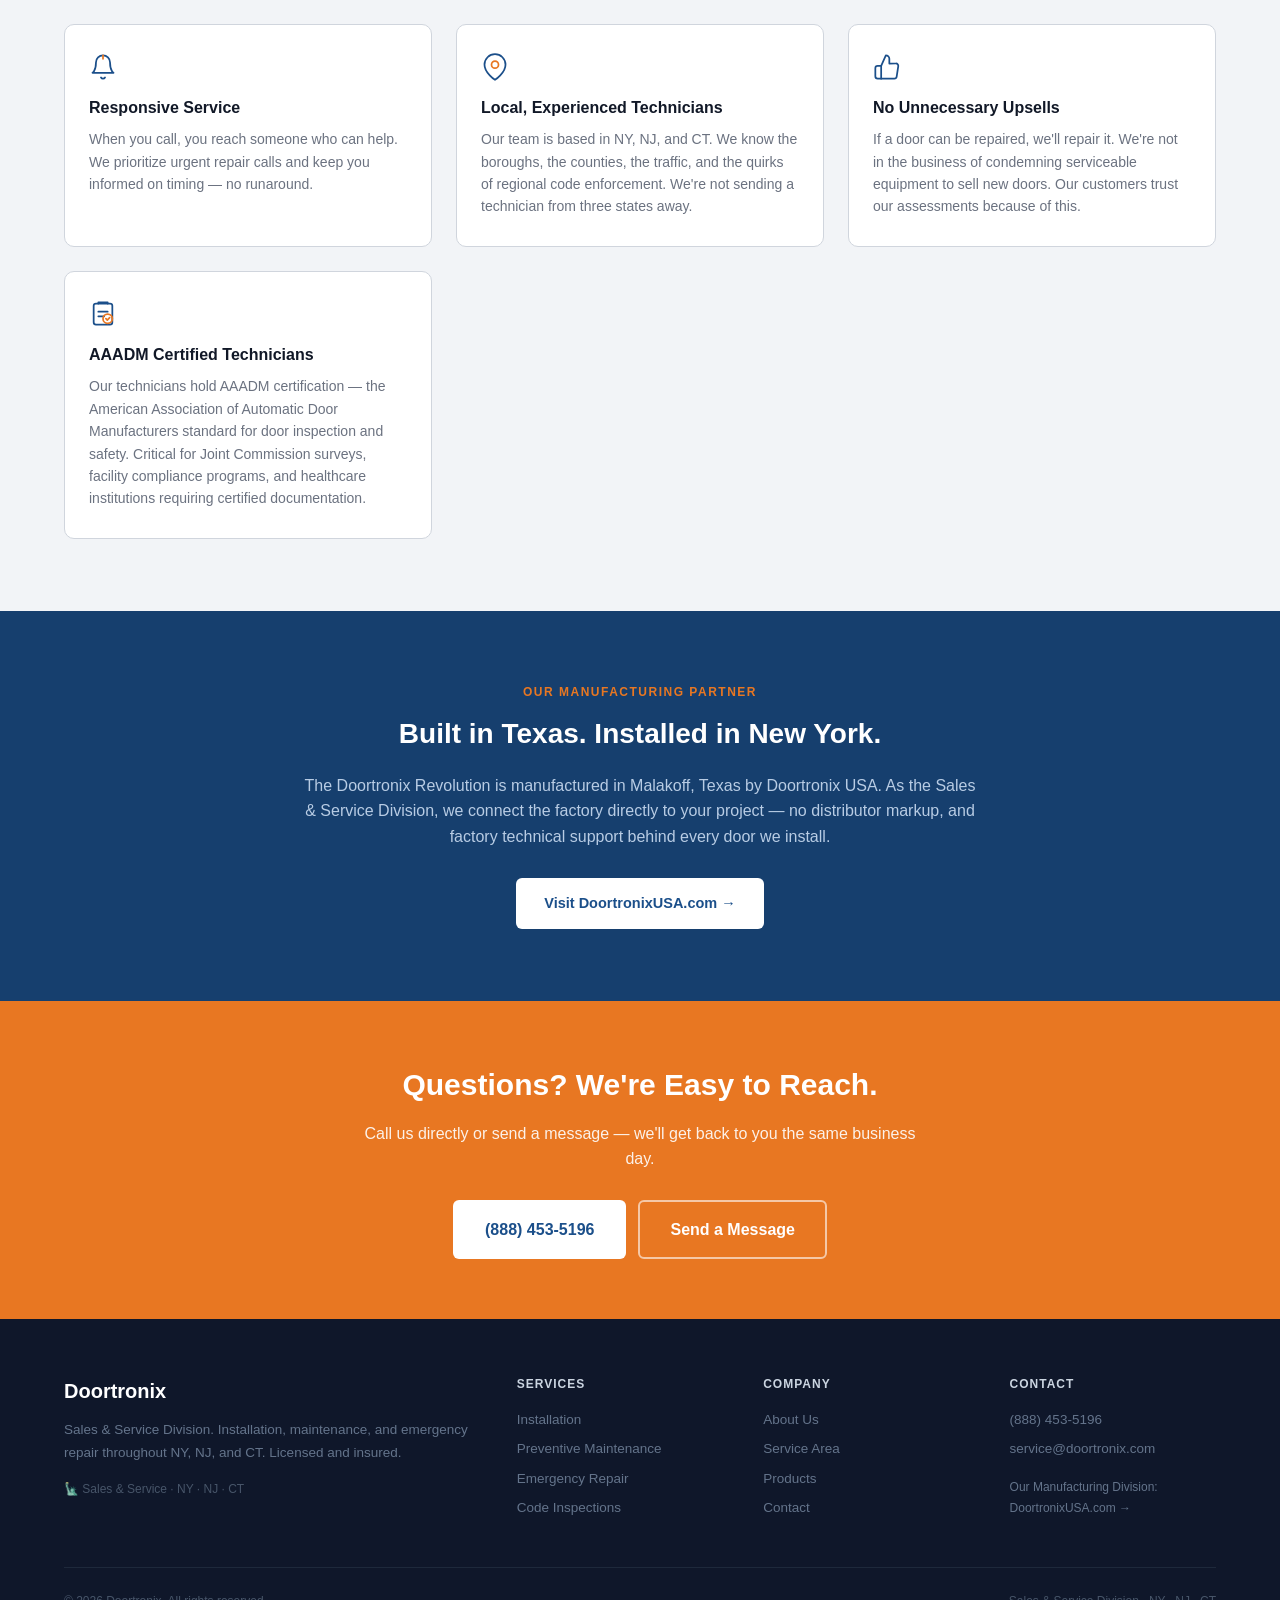
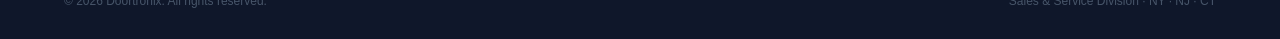
==== commit d9859ec9: "About page: Revolution image from Texas factory, 1,000s doors installed Co-authored-by: Cursor <curs" ====
--- a/about.html
+++ b/about.html
@@ -71,12 +71,16 @@
         <p>Beyond Doortronix products, our technicians are trained and experienced on every major brand in the field — Stanley, Horton, Besam, NABCO, Record, dorma/kaba, and more. If it opens automatically, we can install it, maintain it, and fix it when it breaks.</p>
         <p>Our technicians hold <strong>AAADM certification</strong> (American Association of Automatic Door Manufacturers) — the industry standard for automatic door inspection and safety. This matters especially for healthcare and institutional facilities that require documented, certified inspections.</p>
       </div>
-      <div class="col-img" style="background:var(--lgray); border-radius:10px; padding:40px; text-align:center;">
-        <div style="font-size:56px; margin-bottom:20px;">🏢</div>
+      <div class="col-img" style="background:var(--lgray); border-radius:10px; padding:32px; text-align:center;">
+        <a href="https://doortronixusa.com" target="_blank" rel="noopener" style="display:block; margin-bottom:14px; text-decoration:none;">
+          <img src="images/revolution.jpg" alt="Doortronix Revolution automatic sliding door — manufactured in Malakoff, Texas" loading="lazy" style="border-radius:8px; width:100%; display:block;">
+        </a>
+        <p style="font-size:13px; color:var(--mgray); line-height:1.55; margin-bottom:12px;"><strong style="color:var(--blue);">DoortronixUSA</strong> manufactures the Revolution automatic sliding door system in Malakoff, Texas — the same company as this division.</p>
+        <a href="https://doortronixusa.com" target="_blank" rel="noopener" style="font-size:13px; font-weight:700; color:var(--orange); text-decoration:none; display:inline-block; margin-bottom:28px;">Visit DoortronixUSA.com →</a>
         <div style="font-size:42px; font-weight:700; color:var(--blue); line-height:1; margin-bottom:8px;">20+</div>
         <div style="font-size:14px; color:var(--mgray); margin-bottom:24px;">Years in NY, NJ, and CT</div>
-        <div style="font-size:42px; font-weight:700; color:var(--blue); line-height:1; margin-bottom:8px;">500+</div>
-        <div style="font-size:14px; color:var(--mgray); margin-bottom:24px;">Doors installed and in service</div>
+        <div style="font-size:42px; font-weight:700; color:var(--blue); line-height:1; margin-bottom:8px;">1,000s</div>
+        <div style="font-size:14px; color:var(--mgray); margin-bottom:24px;">Of doors installed</div>
         <div style="font-size:42px; font-weight:700; color:var(--blue); line-height:1; margin-bottom:8px;">All</div>
         <div style="font-size:14px; color:var(--mgray);">Major brands installed &amp; serviced</div>
       </div>
@@ -135,7 +139,7 @@
     <div style="max-width:680px; margin:0 auto; text-align:center;">
       <p style="font-size:12px; font-weight:700; letter-spacing:1.5px; text-transform:uppercase; color:var(--orange); margin-bottom:10px;">Our Manufacturing Partner</p>
       <h2 style="font-size:clamp(20px,3vw,28px); font-weight:700; color:#fff; margin-bottom:16px;">Built in Texas. Installed in New York.</h2>
-      <p style="font-size:16px; color:#B8CCE4; margin-bottom:28px;">The Doortronix Revolution is manufactured in Malakoff, Texas by Doortronix USA. As the NY division, we connect the factory directly to your project — no distributor markup, and factory technical support behind every door we install.</p>
+      <p style="font-size:16px; color:#B8CCE4; margin-bottom:28px;">The Doortronix Revolution is manufactured in Malakoff, Texas by Doortronix USA. As the Sales &amp; Service Division, we connect the factory directly to your project — no distributor markup, and factory technical support behind every door we install.</p>
       <a href="https://doortronixusa.com" class="btn btn-white" target="_blank" rel="noopener">Visit DoortronixUSA.com →</a>
     </div>
   </div>
